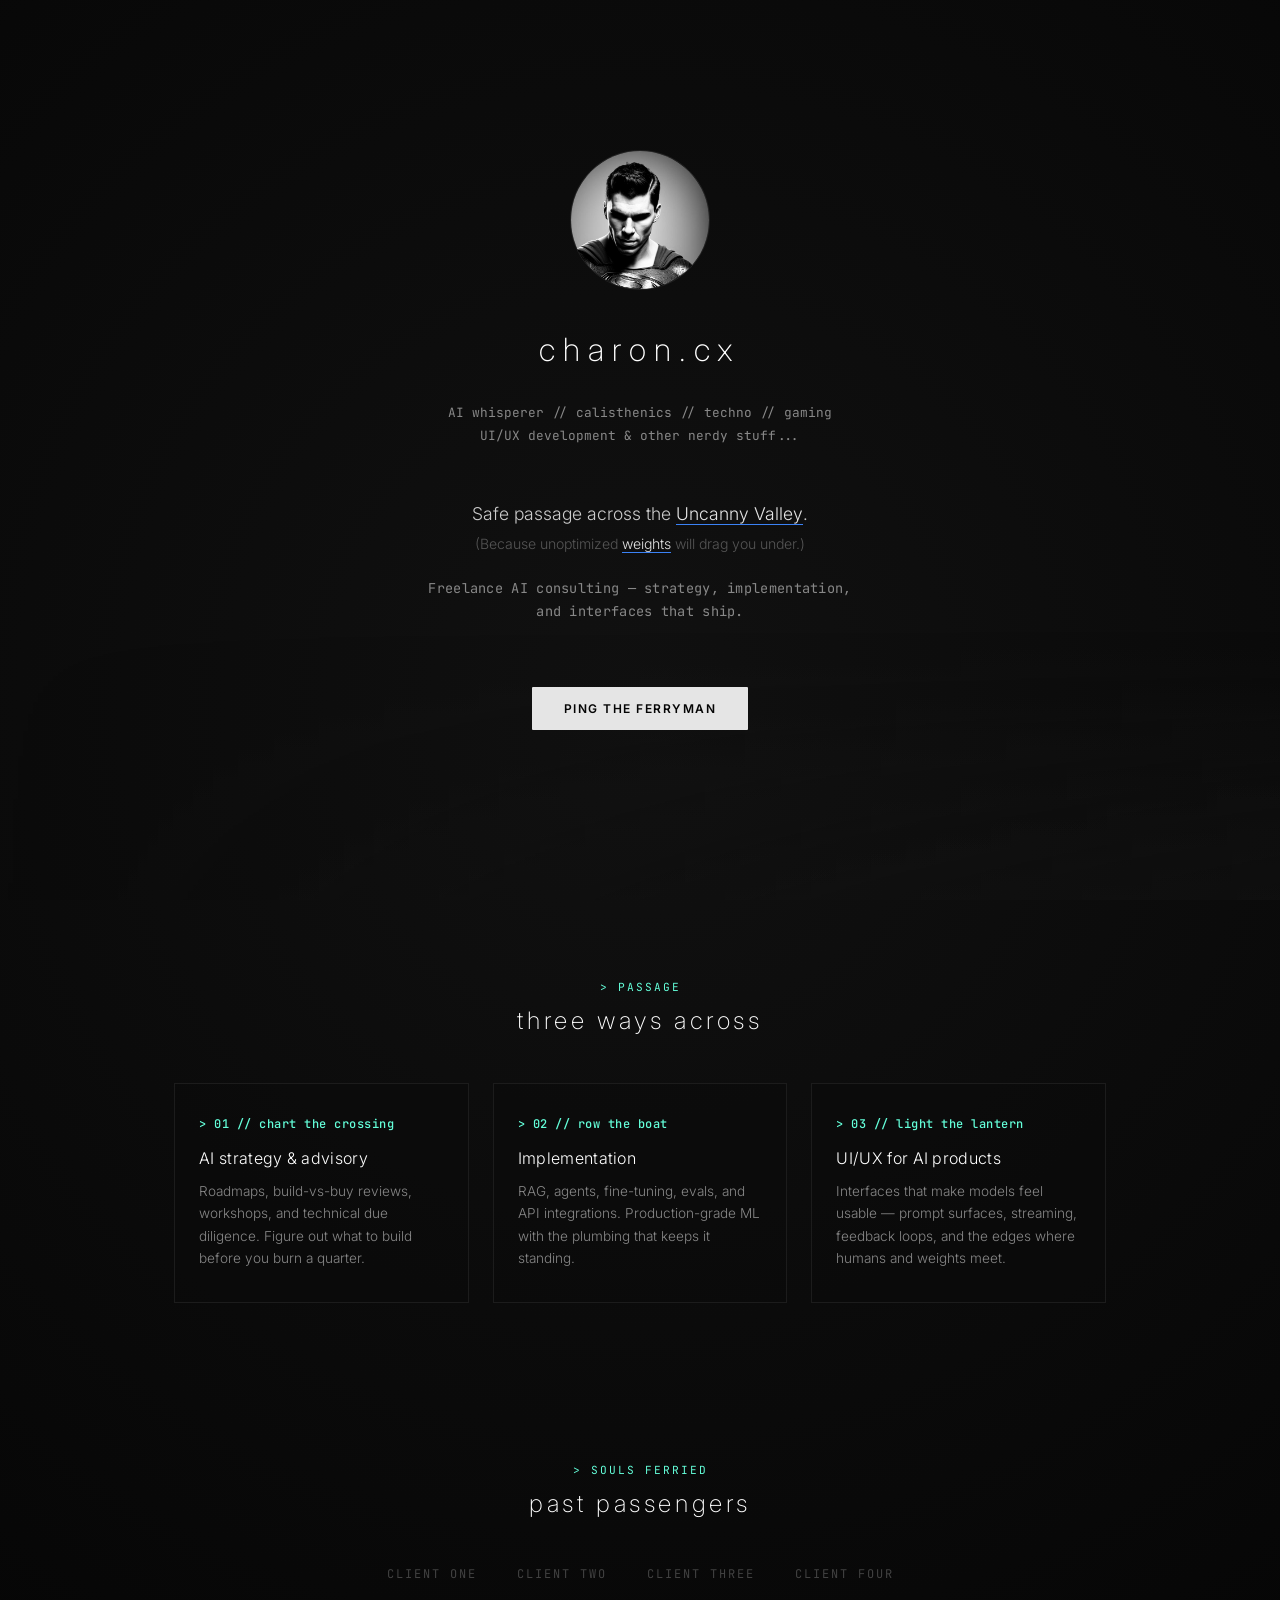
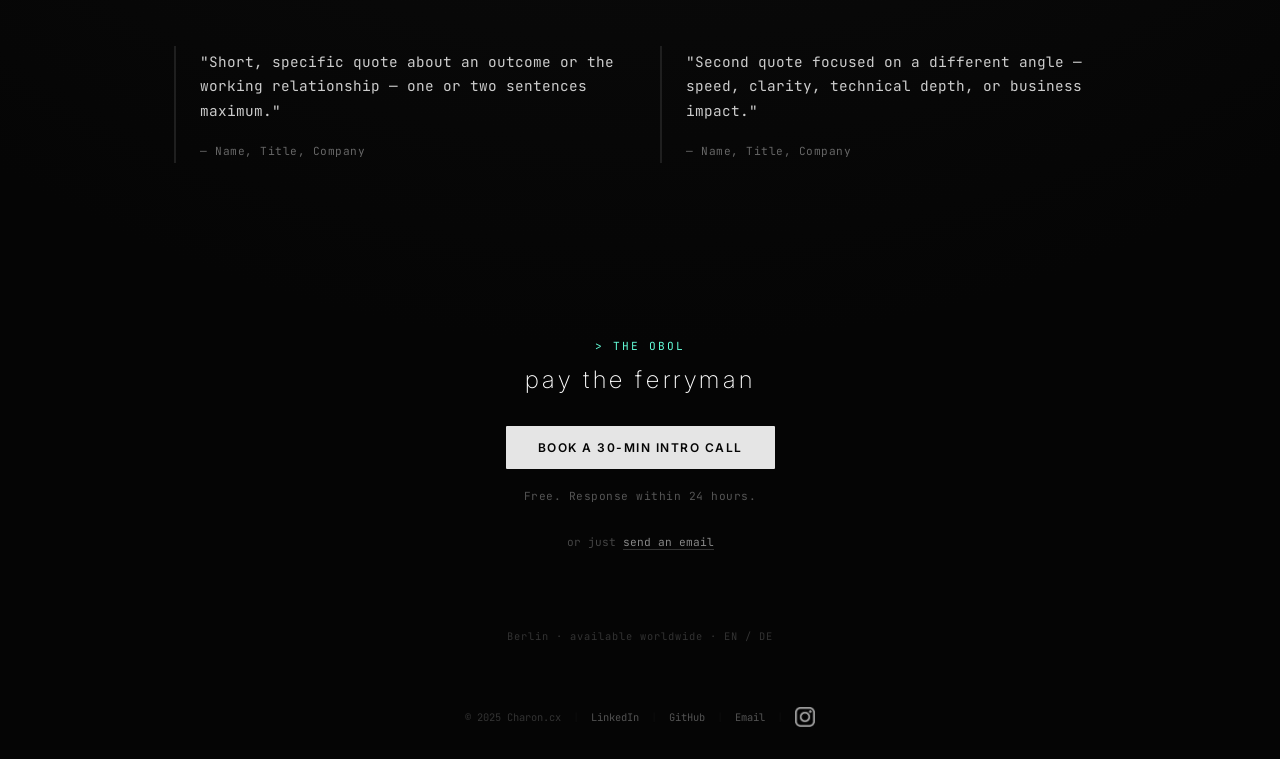
==== index.html @ 56ec86cc "Reframe landing page for AI consulting - Keep fog/HUD/Obol aesthetic; layer B2B substance on top. - " ====
<!DOCTYPE html>
<html lang="en">
<head>
    <meta charset="UTF-8">
    <meta name="viewport" content="width=device-width, initial-scale=1.0">
    <title>Charon.cx | Frederik — Freelance AI Consulting</title>
    <meta name="description" content="Freelance AI consulting — strategy, implementation, and interfaces that ship. Based in Berlin, working worldwide.">
    <meta name="author" content="Frederik">

    <meta property="og:type" content="website">
    <meta property="og:url" content="https://charon.cx/">
    <meta property="og:title" content="Charon.cx | Freelance AI Consulting">
    <meta property="og:description" content="Safe passage across the Uncanny Valley. Strategy, implementation, and interfaces that ship.">
    <meta property="og:image" content="https://charon.cx/result_146456.jpeg">

    <meta name="twitter:card" content="summary_large_image">
    <meta name="twitter:title" content="Charon.cx | Freelance AI Consulting">
    <meta name="twitter:description" content="Safe passage across the Uncanny Valley. Strategy, implementation, and interfaces that ship.">
    <meta name="twitter:image" content="https://charon.cx/result_146456.jpeg">

    <link rel="preconnect" href="https://fonts.googleapis.com">
    <link rel="preconnect" href="https://fonts.gstatic.com" crossorigin>
    <link href="https://fonts.googleapis.com/css2?family=Inter:wght@200;300;400&family=JetBrains+Mono:wght@400;500&display=swap" rel="stylesheet">

    <script type="application/ld+json">
    {
        "@context": "https://schema.org",
        "@type": "ProfessionalService",
        "name": "Charon.cx",
        "description": "Freelance AI consulting — strategy, implementation, and interfaces that ship.",
        "url": "https://charon.cx",
        "image": "https://charon.cx/result_146456.jpeg",
        "areaServed": "Worldwide",
        "address": {
            "@type": "PostalAddress",
            "addressLocality": "Berlin",
            "addressCountry": "DE"
        },
        "founder": {
            "@type": "Person",
            "name": "Frederik"
        }
    }
    </script>

    <style>
        :root {
            --bg-color: #050505;
            --text-color: #e5e5e5;
            --accent-color: #3b82f6;
            --gold-color: #ffd700;
            --code-color: #64ffda;
            --dim-color: #888;
        }

        * { box-sizing: border-box; }

        body {
            background-color: var(--bg-color);
            background-image: radial-gradient(circle at 50% 30%, #111 0%, #050505 70%);
            color: var(--text-color);
            font-family: 'Inter', -apple-system, sans-serif;
            margin: 0;
            padding: 0;
            text-align: center;
            -webkit-font-smoothing: antialiased;
            position: relative;
        }

        /* --- 1. The River Styx Fog Animation (fixed so it persists during scroll) --- */
        .fog-container {
            position: fixed;
            bottom: 0;
            left: 0;
            width: 100%;
            height: 30vh;
            z-index: 1;
            pointer-events: none;
            overflow: hidden;
        }

        .fog-layer {
            position: absolute;
            bottom: 0;
            left: 0;
            width: 200%;
            height: 100%;
            background: linear-gradient(to top, rgba(20,20,20,0.8) 0%, transparent 100%);
            opacity: 0.5;
            animation: drift 20s linear infinite;
            mask-image: linear-gradient(to right, transparent, black 50%, transparent);
        }

        .fog-layer:nth-child(2) {
            animation-duration: 35s;
            animation-direction: reverse;
            opacity: 0.3;
            bottom: -20px;
        }

        @keyframes drift {
            0% { transform: translateX(0); }
            100% { transform: translateX(-50%); }
        }

        /* --- 2. The HUD Profile --- */
        .profile-container {
            position: relative;
            width: 140px;
            height: 140px;
            margin: 0 auto 2.5rem auto;
            border-radius: 50%;
            overflow: hidden;
            border: 1px solid #222;
            transition: border-color 0.3s ease;
            transform: translateZ(0);
            background: #000;
        }

        .profile-pic {
            width: 100%;
            height: 100%;
            object-fit: cover;
            filter: grayscale(100%);
            transition: all 0.4s ease;
            transform: scale(1.05);
        }

        .hud-overlay {
            position: absolute;
            top: 0; left: 0; width: 100%; height: 100%;
            background: rgba(0, 0, 0, 0.8);
            display: flex;
            flex-direction: column;
            justify-content: center;
            align-items: center;
            opacity: 0;
            transition: opacity 0.3s ease;
            backdrop-filter: blur(2px);
        }

        .hud-text {
            font-family: 'JetBrains Mono', monospace;
            font-size: 0.65rem;
            color: var(--code-color);
            text-align: left;
            line-height: 1.8;
            letter-spacing: -0.5px;
        }

        .profile-container:hover {
            border-color: var(--code-color);
            box-shadow: 0 0 25px rgba(100, 255, 218, 0.1);
        }

        .profile-container:hover .profile-pic {
            transform: scale(1);
            filter: grayscale(100%) blur(3px);
        }

        .profile-container:hover .hud-overlay { opacity: 1; }

        /* --- 3. Typography --- */
        h1 {
            font-family: 'Inter', sans-serif;
            font-weight: 200;
            letter-spacing: 0.25em;
            text-transform: lowercase;
            margin-bottom: 2rem;
            font-size: 2rem;
            color: #fff;
            opacity: 0.85;
        }

        .tagline {
            font-family: 'JetBrains Mono', monospace;
            font-size: 0.8rem;
            color: var(--dim-color);
            margin-bottom: 3.5rem;
            line-height: 1.8;
        }

        /* --- 4. The Ferryman Hook --- */
        .hook {
            font-size: 1.1rem;
            margin-bottom: 1.5rem;
            font-weight: 300;
            color: #ccc;
        }

        .value-prop {
            font-family: 'JetBrains Mono', monospace;
            font-size: 0.85rem;
            color: var(--dim-color);
            margin-bottom: 4rem;
            line-height: 1.7;
            letter-spacing: 0.3px;
        }

        .smart-weight {
            display: inline-block;
            position: relative;
            cursor: help;
            color: var(--text-color);
            transition: all 0.3s ease;
            border-bottom: 1px solid var(--accent-color);
        }

        .smart-weight:hover {
            color: #fff;
            letter-spacing: 2px;
            border-bottom: 1px solid #fff;
        }

        /* --- 5. The Obol Button --- */
        .contact-btn {
            text-decoration: none;
            color: var(--bg-color);
            background-color: var(--text-color);
            padding: 14px 32px;
            border-radius: 1px;
            font-weight: 600;
            font-size: 0.75rem;
            text-transform: uppercase;
            letter-spacing: 1.5px;
            transition: all 0.4s ease;
            position: relative;
            z-index: 20;
            display: inline-block;
        }

        .contact-btn:hover {
            background-color: #fff;
            box-shadow: 0 0 25px rgba(255, 215, 0, 0.3);
            transform: translateY(-2px);
        }

        .contact-btn:focus-visible {
            outline: 2px solid var(--code-color);
            outline-offset: 4px;
        }

        .cta-micro {
            font-family: 'JetBrains Mono', monospace;
            font-size: 0.7rem;
            color: #555;
            margin-top: 1.25rem;
            letter-spacing: 0.5px;
        }

        .cta-secondary {
            font-family: 'JetBrains Mono', monospace;
            font-size: 0.7rem;
            color: var(--dim-color);
            text-decoration: none;
            border-bottom: 1px solid #333;
            transition: color 0.3s ease, border-color 0.3s ease;
        }

        .cta-secondary:hover {
            color: var(--code-color);
            border-bottom-color: var(--code-color);
        }

        /* --- 6. Sections --- */
        .hero {
            min-height: 100vh;
            display: flex;
            flex-direction: column;
            justify-content: center;
            align-items: center;
            padding: 40px 20px 60px;
            position: relative;
            z-index: 10;
        }

        .hero .container { max-width: 580px; }

        .section {
            max-width: 980px;
            margin: 0 auto;
            padding: 5rem 24px;
            position: relative;
            z-index: 10;
        }

        .section-label {
            font-family: 'JetBrains Mono', monospace;
            font-size: 0.7rem;
            color: var(--code-color);
            letter-spacing: 2px;
            text-transform: uppercase;
            margin-bottom: 0.75rem;
        }

        .section-title {
            font-family: 'Inter', sans-serif;
            font-weight: 200;
            font-size: 1.5rem;
            color: #fff;
            letter-spacing: 0.15em;
            margin: 0 0 3rem 0;
            text-transform: lowercase;
        }

        /* --- 7. Services --- */
        .services {
            display: grid;
            grid-template-columns: repeat(3, 1fr);
            gap: 1.5rem;
        }

        .service-card {
            border: 1px solid #1c1c1c;
            padding: 2rem 1.5rem;
            text-align: left;
            background: rgba(10, 10, 10, 0.4);
            transition: border-color 0.3s ease, box-shadow 0.3s ease, transform 0.3s ease;
        }

        .service-card:hover {
            border-color: var(--code-color);
            box-shadow: 0 0 25px rgba(100, 255, 218, 0.08);
            transform: translateY(-2px);
        }

        .service-card .service-label {
            font-family: 'JetBrains Mono', monospace;
            font-size: 0.75rem;
            color: var(--code-color);
            margin: 0 0 1rem 0;
            font-weight: 500;
            letter-spacing: 0.5px;
        }

        .service-card h3 {
            font-family: 'Inter', sans-serif;
            font-size: 1rem;
            color: #fff;
            font-weight: 300;
            margin: 0 0 0.75rem 0;
            letter-spacing: 0.02em;
        }

        .service-card p {
            font-family: 'Inter', sans-serif;
            font-size: 0.85rem;
            font-weight: 300;
            color: var(--dim-color);
            line-height: 1.65;
            margin: 0;
        }

        /* --- 8. Proof --- */
        .logo-row {
            display: flex;
            justify-content: center;
            align-items: center;
            gap: 2.5rem;
            flex-wrap: wrap;
            margin-bottom: 4rem;
            opacity: 0.75;
        }

        .client-logo {
            font-family: 'JetBrains Mono', monospace;
            font-size: 0.75rem;
            color: #555;
            letter-spacing: 2px;
            text-transform: uppercase;
            transition: color 0.3s ease;
        }

        .client-logo:hover { color: #bbb; }

        .testimonials {
            display: grid;
            grid-template-columns: repeat(2, 1fr);
            gap: 2.5rem;
            text-align: left;
        }

        .testimonial {
            border-left: 2px solid #1f1f1f;
            padding: 0.25rem 0 0.25rem 1.5rem;
        }

        .testimonial blockquote {
            font-family: 'JetBrains Mono', monospace;
            font-size: 0.9rem;
            color: #ccc;
            line-height: 1.7;
            font-weight: 400;
            margin: 0 0 1rem 0;
            font-style: normal;
        }

        .testimonial cite {
            font-family: 'JetBrains Mono', monospace;
            font-size: 0.7rem;
            color: #666;
            font-style: normal;
            letter-spacing: 0.5px;
        }

        /* --- 9. CTA Section --- */
        .cta-section {
            text-align: center;
            padding: 6rem 20px 5rem;
            position: relative;
            z-index: 10;
        }

        .cta-section .section-title {
            margin-bottom: 2rem;
        }

        .cta-section .cta-secondary-wrap {
            margin-top: 2rem;
            font-family: 'JetBrains Mono', monospace;
            font-size: 0.7rem;
            color: #444;
        }

        /* --- 10. Footer --- */
        .footer {
            margin: 4rem auto 2rem;
            font-size: 0.65rem;
            color: #333;
            font-family: 'JetBrains Mono', monospace;
            display: flex;
            flex-direction: row;
            justify-content: center;
            align-items: center;
            gap: 12px;
            flex-wrap: wrap;
            position: relative;
            z-index: 10;
        }

        .separator { opacity: 0.2; }

        .footer a {
            color: var(--dim-color);
            text-decoration: none;
            opacity: 0.6;
            transition: opacity 0.3s ease, color 0.3s ease;
        }

        .footer a:hover {
            opacity: 1;
            color: var(--code-color);
        }

        .social-link { display: flex; align-items: center; }
        .social-link:hover { transform: scale(1.1); }
        .social-icon { width: 20px; height: 20px; object-fit: contain; }

        .footer-loc {
            font-family: 'JetBrains Mono', monospace;
            font-size: 0.65rem;
            color: #333;
            text-align: center;
            margin: 0 auto 3rem;
            letter-spacing: 1px;
            position: relative;
            z-index: 10;
        }

        .anim { opacity: 0; transform: translateY(15px); animation: fadeUp 0.8s ease forwards; }
        .d-1 { animation-delay: 0.1s; }
        .d-2 { animation-delay: 0.2s; }
        .d-3 { animation-delay: 0.3s; }
        .d-4 { animation-delay: 0.4s; }

        @keyframes fadeUp { to { opacity: 1; transform: translateY(0); } }

        @media (prefers-reduced-motion: reduce) {
            .fog-layer { animation: none; }
            .anim { animation: none; opacity: 1; transform: none; }
            .contact-btn, .service-card, .smart-weight, .profile-pic { transition: none; }
        }

        @media (max-width: 720px) {
            .services { grid-template-columns: 1fr; }
            .testimonials { grid-template-columns: 1fr; gap: 1.75rem; }
            .section { padding: 3.5rem 20px; }
            .cta-section { padding: 4rem 20px 3rem; }
        }

        @media (max-width: 600px) {
            h1 { font-size: 1.5rem; letter-spacing: 0.15em; }
            .section-title { font-size: 1.25rem; }
            .hook { font-size: 1rem; }
            .logo-row { gap: 1.5rem; }
        }
    </style>
</head>
<body>

    <div class="fog-container" aria-hidden="true">
        <div class="fog-layer"></div>
        <div class="fog-layer"></div>
    </div>

    <!-- HERO -->
    <section class="hero">
        <div class="container">

            <div class="profile-container anim d-1">
                <img src="result_146456.jpeg" alt="Frederik" class="profile-pic">
                <div class="hud-overlay">
                    <div class="hud-text">
                        &gt; LOC: BERLIN<br>
                        &gt; BPM: 145<br>
                        &gt; STATUS: TAKING CLIENTS
                    </div>
                </div>
            </div>

            <h1 class="anim d-2">charon.cx</h1>

            <p class="tagline anim d-3">
                AI whisperer // calisthenics // techno // gaming <br>
                UI/UX development &amp; other nerdy stuff...
            </p>

            <p class="hook anim d-4">
                Safe passage across the <span class="smart-weight">Uncanny Valley</span>.
                <br>
                <span style="color: #555; font-size: 0.8em; display: block; margin-top: 10px; font-weight: 300;">
                    (Because unoptimized <span class="smart-weight">weights</span> will drag you under.)
                </span>
            </p>

            <p class="value-prop anim d-4">
                Freelance AI consulting — strategy, implementation,<br>
                and interfaces that ship.
            </p>

            <a href="mailto:frederik@charon.cx" class="contact-btn anim d-4">
                Ping the Ferryman
            </a>

        </div>
    </section>

    <!-- SERVICES -->
    <section class="section" id="passage">
        <div class="section-label">&gt; passage</div>
        <h2 class="section-title">three ways across</h2>

        <div class="services">
            <article class="service-card">
                <div class="service-label">&gt; 01 // chart the crossing</div>
                <h3>AI strategy &amp; advisory</h3>
                <p>Roadmaps, build-vs-buy reviews, workshops, and technical due diligence. Figure out what to build before you burn a quarter.</p>
            </article>

            <article class="service-card">
                <div class="service-label">&gt; 02 // row the boat</div>
                <h3>Implementation</h3>
                <p>RAG, agents, fine-tuning, evals, and API integrations. Production-grade ML with the plumbing that keeps it standing.</p>
            </article>

            <article class="service-card">
                <div class="service-label">&gt; 03 // light the lantern</div>
                <h3>UI/UX for AI products</h3>
                <p>Interfaces that make models feel usable — prompt surfaces, streaming, feedback loops, and the edges where humans and weights meet.</p>
            </article>
        </div>
    </section>

    <!-- PROOF -->
    <section class="section" id="souls">
        <div class="section-label">&gt; souls ferried</div>
        <h2 class="section-title">past passengers</h2>

        <!-- TODO: Replace with real client logos. Put SVG/PNG files in assets/logos/ and swap spans for <img class="client-logo">. -->
        <div class="logo-row">
            <span class="client-logo">Client One</span>
            <span class="client-logo">Client Two</span>
            <span class="client-logo">Client Three</span>
            <span class="client-logo">Client Four</span>
        </div>

        <!-- TODO: Replace with real testimonials once cleared with clients. -->
        <div class="testimonials">
            <div class="testimonial">
                <blockquote>"Short, specific quote about an outcome or the working relationship — one or two sentences maximum."</blockquote>
                <cite>— Name, Title, Company</cite>
            </div>
            <div class="testimonial">
                <blockquote>"Second quote focused on a different angle — speed, clarity, technical depth, or business impact."</blockquote>
                <cite>— Name, Title, Company</cite>
            </div>
        </div>
    </section>

    <!-- CTA -->
    <section class="cta-section" id="obol">
        <div class="section-label">&gt; the obol</div>
        <h2 class="section-title">pay the ferryman</h2>

        <!-- TODO: Replace href with your Cal.com or Calendly link, e.g. https://cal.com/frederik/intro -->
        <a href="mailto:frederik@charon.cx?subject=Intro%20call" class="contact-btn">
            Book a 30-min intro call
        </a>
        <div class="cta-micro">Free. Response within 24 hours.</div>

        <div class="cta-secondary-wrap">
            or just
            <a href="mailto:frederik@charon.cx" class="cta-secondary">send an email</a>
        </div>
    </section>

    <!-- FOOTER -->
    <div class="footer-loc">Berlin · available worldwide · EN / DE</div>

    <div class="footer">
        <span>&copy; 2025 Charon.cx</span>
        <span class="separator">|</span>
        <!-- TODO: Replace # with your LinkedIn URL -->
        <a href="#" target="_blank" rel="noopener">LinkedIn</a>
        <span class="separator">|</span>
        <!-- TODO: Replace # with your GitHub URL (e.g. https://github.com/variuse) -->
        <a href="#" target="_blank" rel="noopener">GitHub</a>
        <span class="separator">|</span>
        <a href="mailto:frederik@charon.cx">Email</a>
        <span class="separator">|</span>
        <a href="https://www.instagram.com/insta.linkin" target="_blank" rel="noopener" class="social-link" aria-label="Instagram">
            <img src="insta.png" alt="Instagram" class="social-icon">
        </a>
    </div>

</body>
</html>
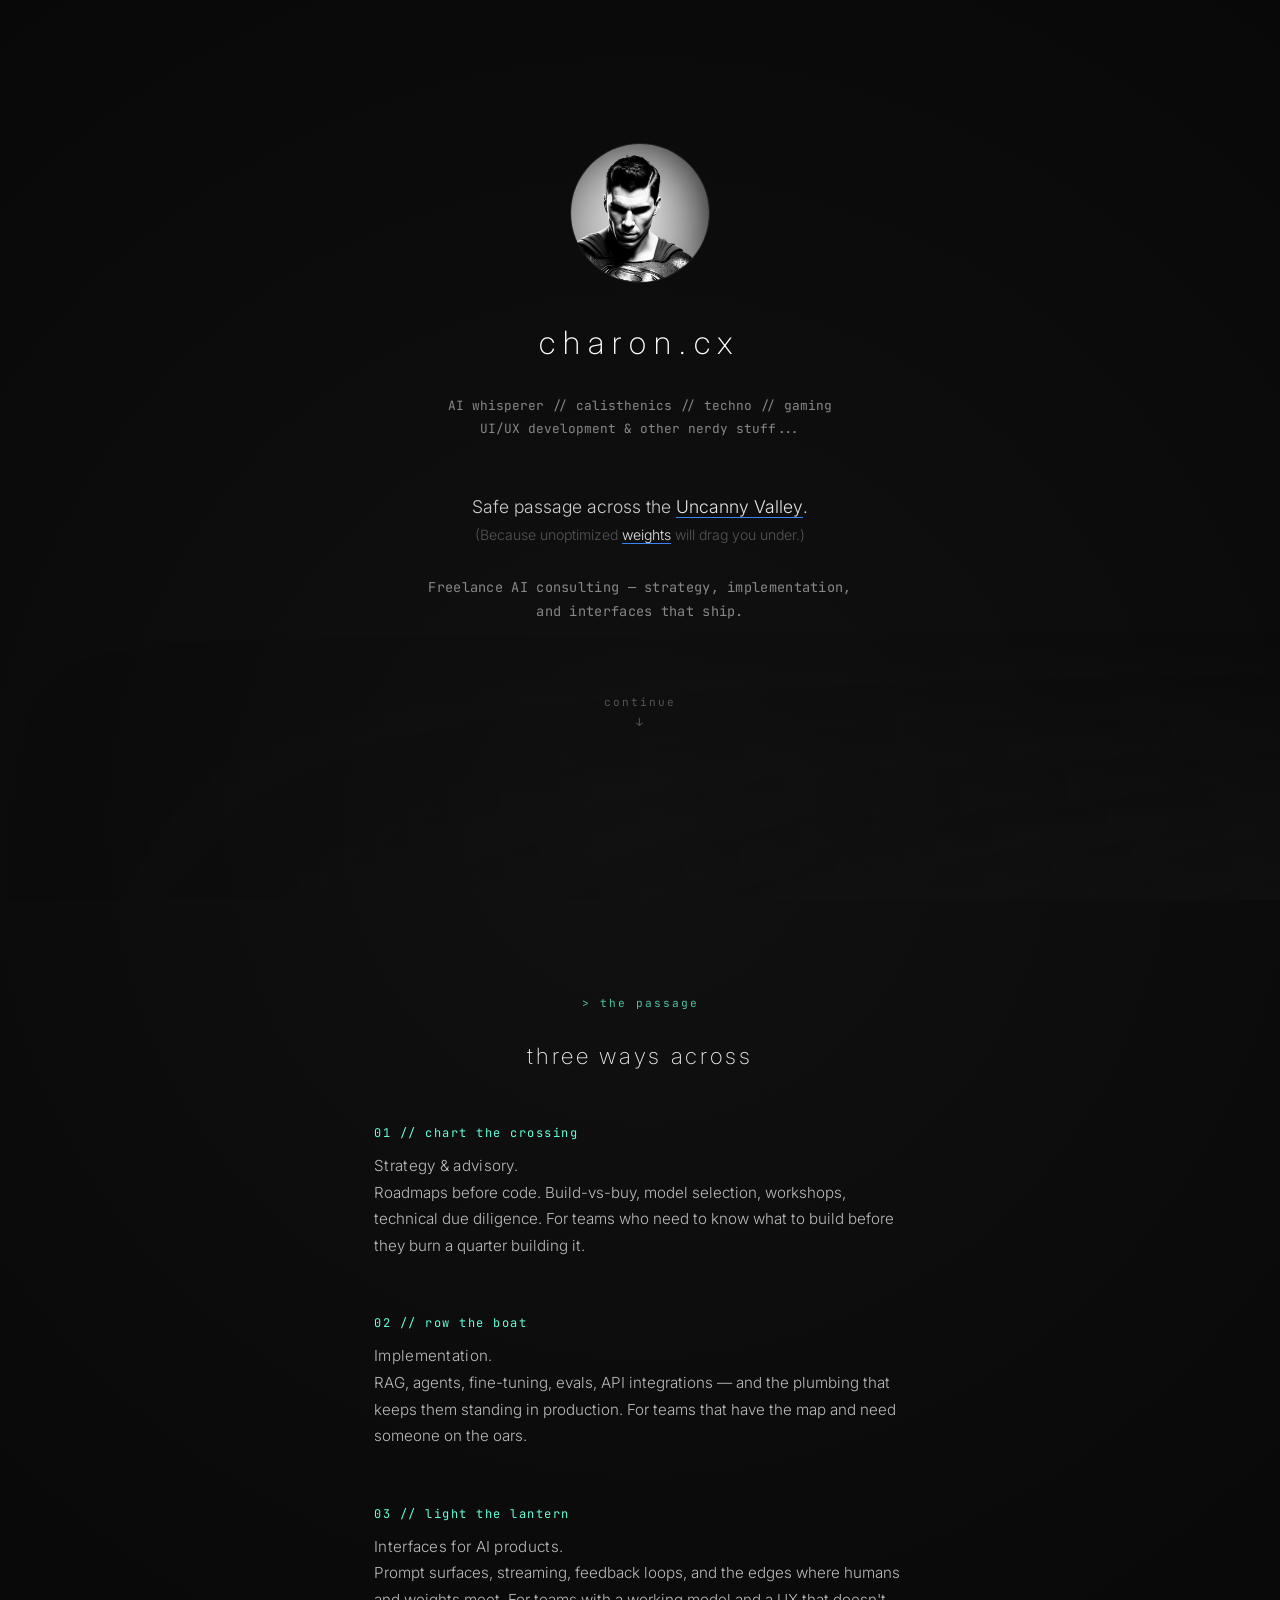
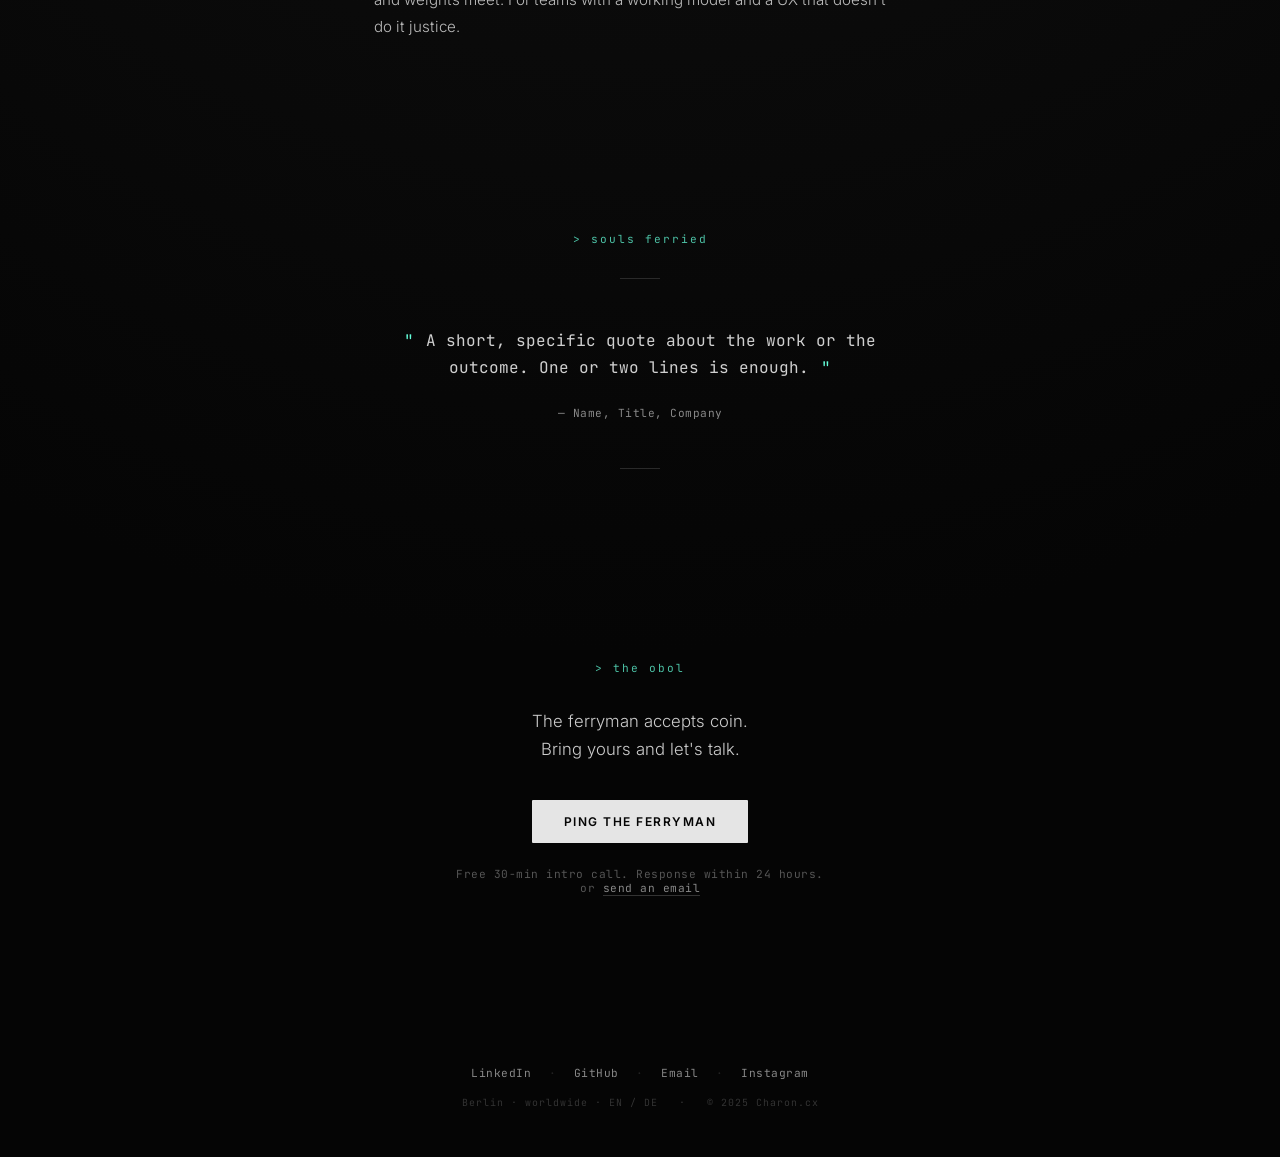
==== commit c836e000: "Rebuild landing as single cohesive column Replace bolted-on B2B sections with one continuous narrati" ====
--- a/index.html
+++ b/index.html
@@ -51,6 +51,8 @@
             --gold-color: #ffd700;
             --code-color: #64ffda;
             --dim-color: #888;
+            --deep-dim: #555;
+            --column: 580px;
         }
 
         * { box-sizing: border-box; }
@@ -67,7 +69,7 @@
             position: relative;
         }
 
-        /* --- 1. The River Styx Fog Animation (fixed so it persists during scroll) --- */
+        /* --- Fog (fixed so it persists across scroll) --- */
         .fog-container {
             position: fixed;
             bottom: 0;
@@ -103,7 +105,16 @@
             100% { transform: translateX(-50%); }
         }
 
-        /* --- 2. The HUD Profile --- */
+        /* --- Single column: everything flows at the same width --- */
+        .column {
+            max-width: var(--column);
+            margin: 0 auto;
+            padding: 0 24px;
+            position: relative;
+            z-index: 10;
+        }
+
+        /* --- HUD Profile --- */
         .profile-container {
             position: relative;
             width: 140px;
@@ -160,13 +171,13 @@
 
         .profile-container:hover .hud-overlay { opacity: 1; }
 
-        /* --- 3. Typography --- */
+        /* --- Typography --- */
         h1 {
             font-family: 'Inter', sans-serif;
             font-weight: 200;
             letter-spacing: 0.25em;
             text-transform: lowercase;
-            margin-bottom: 2rem;
+            margin: 0 0 2rem 0;
             font-size: 2rem;
             color: #fff;
             opacity: 0.85;
@@ -176,23 +187,30 @@
             font-family: 'JetBrains Mono', monospace;
             font-size: 0.8rem;
             color: var(--dim-color);
-            margin-bottom: 3.5rem;
+            margin: 0 0 3.5rem 0;
             line-height: 1.8;
         }
 
-        /* --- 4. The Ferryman Hook --- */
         .hook {
             font-size: 1.1rem;
-            margin-bottom: 1.5rem;
+            margin: 0 0 1.25rem 0;
             font-weight: 300;
             color: #ccc;
         }
 
+        .hook-sub {
+            color: var(--deep-dim);
+            font-size: 0.88rem;
+            display: block;
+            margin-top: 8px;
+            font-weight: 300;
+        }
+
         .value-prop {
             font-family: 'JetBrains Mono', monospace;
             font-size: 0.85rem;
             color: var(--dim-color);
-            margin-bottom: 4rem;
+            margin: 2rem 0 0 0;
             line-height: 1.7;
             letter-spacing: 0.3px;
         }
@@ -212,7 +230,146 @@
             border-bottom: 1px solid #fff;
         }
 
-        /* --- 5. The Obol Button --- */
+        /* --- Scroll hint (replaces the hero button) --- */
+        .scroll-hint {
+            font-family: 'JetBrains Mono', monospace;
+            font-size: 0.7rem;
+            color: var(--deep-dim);
+            letter-spacing: 2px;
+            text-decoration: none;
+            display: inline-block;
+            margin-top: 4rem;
+            padding: 0.5rem 1rem;
+            transition: color 0.3s ease, transform 0.3s ease;
+        }
+
+        .scroll-hint:hover {
+            color: var(--code-color);
+        }
+
+        .scroll-hint .chevron {
+            display: block;
+            margin-top: 6px;
+            animation: bob 2.4s ease-in-out infinite;
+        }
+
+        @keyframes bob {
+            0%, 100% { transform: translateY(0); }
+            50% { transform: translateY(4px); }
+        }
+
+        /* --- Section marker: mono prompt-style label --- */
+        .marker {
+            font-family: 'JetBrains Mono', monospace;
+            font-size: 0.7rem;
+            color: var(--code-color);
+            letter-spacing: 2px;
+            text-transform: lowercase;
+            margin: 0 0 2rem 0;
+            opacity: 0.75;
+        }
+
+        .section-title {
+            font-family: 'Inter', sans-serif;
+            font-weight: 200;
+            font-size: 1.4rem;
+            color: #fff;
+            letter-spacing: 0.12em;
+            text-transform: lowercase;
+            margin: 0 0 3.5rem 0;
+            opacity: 0.9;
+        }
+
+        /* --- Sections --- */
+        .hero {
+            min-height: 100vh;
+            display: flex;
+            align-items: center;
+            justify-content: center;
+            padding: 40px 0 60px;
+        }
+
+        section.beat {
+            padding: 6rem 0;
+        }
+
+        /* --- Services as prose beats --- */
+        .service {
+            margin: 0 0 3.5rem 0;
+            text-align: left;
+        }
+
+        .service:last-child { margin-bottom: 0; }
+
+        .service-index {
+            font-family: 'JetBrains Mono', monospace;
+            font-size: 0.75rem;
+            color: var(--code-color);
+            letter-spacing: 1.5px;
+            margin: 0 0 0.75rem 0;
+            display: block;
+        }
+
+        .service-name {
+            font-family: 'Inter', sans-serif;
+            font-weight: 300;
+            font-size: 1.1rem;
+            color: #fff;
+            margin: 0 0 1rem 0;
+            letter-spacing: 0.02em;
+        }
+
+        .service p {
+            font-family: 'Inter', sans-serif;
+            font-weight: 300;
+            font-size: 0.95rem;
+            color: #bbb;
+            line-height: 1.75;
+            margin: 0;
+        }
+
+        /* --- Proof: one pull-quote --- */
+        .rule {
+            width: 40px;
+            height: 1px;
+            background: #2a2a2a;
+            margin: 0 auto 3rem;
+            border: 0;
+        }
+
+        .rule.after { margin: 3rem auto 0; }
+
+        .pull-quote {
+            font-family: 'JetBrains Mono', monospace;
+            font-size: 1rem;
+            color: #d0d0d0;
+            line-height: 1.7;
+            font-weight: 400;
+            margin: 0 auto 1.5rem;
+            max-width: 480px;
+        }
+
+        .pull-quote::before { content: '"'; color: var(--code-color); margin-right: 2px; }
+        .pull-quote::after { content: '"'; color: var(--code-color); margin-left: 2px; }
+
+        .attribution {
+            font-family: 'JetBrains Mono', monospace;
+            font-size: 0.7rem;
+            color: var(--dim-color);
+            letter-spacing: 0.5px;
+            margin: 0;
+        }
+
+        /* --- CTA: dissolves back into the column --- */
+        .cta-line {
+            font-family: 'Inter', sans-serif;
+            font-weight: 300;
+            font-size: 1.05rem;
+            color: #ccc;
+            margin: 0 0 2.25rem 0;
+            line-height: 1.7;
+        }
+
         .contact-btn {
             text-decoration: none;
             color: var(--bg-color);
@@ -224,8 +381,6 @@
             text-transform: uppercase;
             letter-spacing: 1.5px;
             transition: all 0.4s ease;
-            position: relative;
-            z-index: 20;
             display: inline-block;
         }
 
@@ -243,14 +398,12 @@
         .cta-micro {
             font-family: 'JetBrains Mono', monospace;
             font-size: 0.7rem;
-            color: #555;
-            margin-top: 1.25rem;
+            color: var(--deep-dim);
+            margin-top: 1.5rem;
             letter-spacing: 0.5px;
         }
 
         .cta-secondary {
-            font-family: 'JetBrains Mono', monospace;
-            font-size: 0.7rem;
             color: var(--dim-color);
             text-decoration: none;
             border-bottom: 1px solid #333;
@@ -262,237 +415,56 @@
             border-bottom-color: var(--code-color);
         }
 
-        /* --- 6. Sections --- */
-        .hero {
-            min-height: 100vh;
-            display: flex;
-            flex-direction: column;
-            justify-content: center;
-            align-items: center;
-            padding: 40px 20px 60px;
+        /* --- Footer: one quiet line --- */
+        .footer {
+            font-family: 'JetBrains Mono', monospace;
+            font-size: 0.7rem;
+            color: var(--deep-dim);
+            padding: 4rem 0 3rem;
             position: relative;
             z-index: 10;
-        }
-
-        .hero .container { max-width: 580px; }
-
-        .section {
-            max-width: 980px;
-            margin: 0 auto;
-            padding: 5rem 24px;
-            position: relative;
-            z-index: 10;
-        }
-
-        .section-label {
-            font-family: 'JetBrains Mono', monospace;
-            font-size: 0.7rem;
-            color: var(--code-color);
-            letter-spacing: 2px;
-            text-transform: uppercase;
-            margin-bottom: 0.75rem;
-        }
-
-        .section-title {
-            font-family: 'Inter', sans-serif;
-            font-weight: 200;
-            font-size: 1.5rem;
-            color: #fff;
-            letter-spacing: 0.15em;
-            margin: 0 0 3rem 0;
-            text-transform: lowercase;
-        }
-
-        /* --- 7. Services --- */
-        .services {
-            display: grid;
-            grid-template-columns: repeat(3, 1fr);
-            gap: 1.5rem;
-        }
-
-        .service-card {
-            border: 1px solid #1c1c1c;
-            padding: 2rem 1.5rem;
-            text-align: left;
-            background: rgba(10, 10, 10, 0.4);
-            transition: border-color 0.3s ease, box-shadow 0.3s ease, transform 0.3s ease;
-        }
-
-        .service-card:hover {
-            border-color: var(--code-color);
-            box-shadow: 0 0 25px rgba(100, 255, 218, 0.08);
-            transform: translateY(-2px);
-        }
-
-        .service-card .service-label {
-            font-family: 'JetBrains Mono', monospace;
-            font-size: 0.75rem;
-            color: var(--code-color);
-            margin: 0 0 1rem 0;
-            font-weight: 500;
             letter-spacing: 0.5px;
         }
-
-        .service-card h3 {
-            font-family: 'Inter', sans-serif;
-            font-size: 1rem;
-            color: #fff;
-            font-weight: 300;
-            margin: 0 0 0.75rem 0;
-            letter-spacing: 0.02em;
-        }
-
-        .service-card p {
-            font-family: 'Inter', sans-serif;
-            font-size: 0.85rem;
-            font-weight: 300;
-            color: var(--dim-color);
-            line-height: 1.65;
-            margin: 0;
-        }
-
-        /* --- 8. Proof --- */
-        .logo-row {
-            display: flex;
-            justify-content: center;
-            align-items: center;
-            gap: 2.5rem;
-            flex-wrap: wrap;
-            margin-bottom: 4rem;
-            opacity: 0.75;
-        }
-
-        .client-logo {
-            font-family: 'JetBrains Mono', monospace;
-            font-size: 0.75rem;
-            color: #555;
-            letter-spacing: 2px;
-            text-transform: uppercase;
-            transition: color 0.3s ease;
-        }
-
-        .client-logo:hover { color: #bbb; }
-
-        .testimonials {
-            display: grid;
-            grid-template-columns: repeat(2, 1fr);
-            gap: 2.5rem;
-            text-align: left;
-        }
-
-        .testimonial {
-            border-left: 2px solid #1f1f1f;
-            padding: 0.25rem 0 0.25rem 1.5rem;
-        }
-
-        .testimonial blockquote {
-            font-family: 'JetBrains Mono', monospace;
-            font-size: 0.9rem;
-            color: #ccc;
-            line-height: 1.7;
-            font-weight: 400;
-            margin: 0 0 1rem 0;
-            font-style: normal;
-        }
-
-        .testimonial cite {
-            font-family: 'JetBrains Mono', monospace;
-            font-size: 0.7rem;
-            color: #666;
-            font-style: normal;
-            letter-spacing: 0.5px;
-        }
-
-        /* --- 9. CTA Section --- */
-        .cta-section {
-            text-align: center;
-            padding: 6rem 20px 5rem;
-            position: relative;
-            z-index: 10;
-        }
-
-        .cta-section .section-title {
-            margin-bottom: 2rem;
-        }
-
-        .cta-section .cta-secondary-wrap {
-            margin-top: 2rem;
-            font-family: 'JetBrains Mono', monospace;
-            font-size: 0.7rem;
-            color: #444;
-        }
-
-        /* --- 10. Footer --- */
-        .footer {
-            margin: 4rem auto 2rem;
-            font-size: 0.65rem;
-            color: #333;
-            font-family: 'JetBrains Mono', monospace;
-            display: flex;
-            flex-direction: row;
-            justify-content: center;
-            align-items: center;
-            gap: 12px;
-            flex-wrap: wrap;
-            position: relative;
-            z-index: 10;
-        }
-
-        .separator { opacity: 0.2; }
 
         .footer a {
             color: var(--dim-color);
             text-decoration: none;
-            opacity: 0.6;
-            transition: opacity 0.3s ease, color 0.3s ease;
-        }
-
-        .footer a:hover {
-            opacity: 1;
-            color: var(--code-color);
-        }
-
-        .social-link { display: flex; align-items: center; }
-        .social-link:hover { transform: scale(1.1); }
-        .social-icon { width: 20px; height: 20px; object-fit: contain; }
-
-        .footer-loc {
-            font-family: 'JetBrains Mono', monospace;
-            font-size: 0.65rem;
+            transition: color 0.3s ease;
+        }
+
+        .footer a:hover { color: var(--code-color); }
+
+        .footer .separator { color: #222; margin: 0 10px; }
+
+        .footer .meta {
             color: #333;
-            text-align: center;
-            margin: 0 auto 3rem;
+            font-size: 0.62rem;
+            margin-top: 1rem;
             letter-spacing: 1px;
-            position: relative;
-            z-index: 10;
-        }
-
+        }
+
+        /* --- Animations --- */
         .anim { opacity: 0; transform: translateY(15px); animation: fadeUp 0.8s ease forwards; }
         .d-1 { animation-delay: 0.1s; }
         .d-2 { animation-delay: 0.2s; }
         .d-3 { animation-delay: 0.3s; }
         .d-4 { animation-delay: 0.4s; }
+        .d-5 { animation-delay: 0.55s; }
 
         @keyframes fadeUp { to { opacity: 1; transform: translateY(0); } }
 
         @media (prefers-reduced-motion: reduce) {
-            .fog-layer { animation: none; }
+            .fog-layer, .scroll-hint .chevron { animation: none; }
             .anim { animation: none; opacity: 1; transform: none; }
-            .contact-btn, .service-card, .smart-weight, .profile-pic { transition: none; }
-        }
-
-        @media (max-width: 720px) {
-            .services { grid-template-columns: 1fr; }
-            .testimonials { grid-template-columns: 1fr; gap: 1.75rem; }
-            .section { padding: 3.5rem 20px; }
-            .cta-section { padding: 4rem 20px 3rem; }
+            .contact-btn, .smart-weight, .profile-pic { transition: none; }
         }
 
         @media (max-width: 600px) {
             h1 { font-size: 1.5rem; letter-spacing: 0.15em; }
-            .section-title { font-size: 1.25rem; }
             .hook { font-size: 1rem; }
-            .logo-row { gap: 1.5rem; }
+            .section-title { font-size: 1.2rem; }
+            section.beat { padding: 4.5rem 0; }
+            .service { margin-bottom: 3rem; }
         }
     </style>
 </head>
@@ -505,8 +477,7 @@
 
     <!-- HERO -->
     <section class="hero">
-        <div class="container">
-
+        <div class="column">
             <div class="profile-container anim d-1">
                 <img src="result_146456.jpeg" alt="Frederik" class="profile-pic">
                 <div class="hud-overlay">
@@ -521,117 +492,106 @@
             <h1 class="anim d-2">charon.cx</h1>
 
             <p class="tagline anim d-3">
-                AI whisperer // calisthenics // techno // gaming <br>
+                AI whisperer // calisthenics // techno // gaming<br>
                 UI/UX development &amp; other nerdy stuff...
             </p>
 
             <p class="hook anim d-4">
                 Safe passage across the <span class="smart-weight">Uncanny Valley</span>.
-                <br>
-                <span style="color: #555; font-size: 0.8em; display: block; margin-top: 10px; font-weight: 300;">
+                <span class="hook-sub">
                     (Because unoptimized <span class="smart-weight">weights</span> will drag you under.)
                 </span>
             </p>
 
-            <p class="value-prop anim d-4">
+            <p class="value-prop anim d-5">
                 Freelance AI consulting — strategy, implementation,<br>
                 and interfaces that ship.
             </p>
 
-            <a href="mailto:frederik@charon.cx" class="contact-btn anim d-4">
-                Ping the Ferryman
+            <a href="#passage" class="scroll-hint anim d-5" aria-label="Scroll to services">
+                continue
+                <span class="chevron" aria-hidden="true">↓</span>
             </a>
-
         </div>
     </section>
 
     <!-- SERVICES -->
-    <section class="section" id="passage">
-        <div class="section-label">&gt; passage</div>
-        <h2 class="section-title">three ways across</h2>
-
-        <div class="services">
-            <article class="service-card">
-                <div class="service-label">&gt; 01 // chart the crossing</div>
-                <h3>AI strategy &amp; advisory</h3>
-                <p>Roadmaps, build-vs-buy reviews, workshops, and technical due diligence. Figure out what to build before you burn a quarter.</p>
-            </article>
-
-            <article class="service-card">
-                <div class="service-label">&gt; 02 // row the boat</div>
-                <h3>Implementation</h3>
-                <p>RAG, agents, fine-tuning, evals, and API integrations. Production-grade ML with the plumbing that keeps it standing.</p>
-            </article>
-
-            <article class="service-card">
-                <div class="service-label">&gt; 03 // light the lantern</div>
-                <h3>UI/UX for AI products</h3>
-                <p>Interfaces that make models feel usable — prompt surfaces, streaming, feedback loops, and the edges where humans and weights meet.</p>
-            </article>
-        </div>
-    </section>
-
-    <!-- PROOF -->
-    <section class="section" id="souls">
-        <div class="section-label">&gt; souls ferried</div>
-        <h2 class="section-title">past passengers</h2>
-
-        <!-- TODO: Replace with real client logos. Put SVG/PNG files in assets/logos/ and swap spans for <img class="client-logo">. -->
-        <div class="logo-row">
-            <span class="client-logo">Client One</span>
-            <span class="client-logo">Client Two</span>
-            <span class="client-logo">Client Three</span>
-            <span class="client-logo">Client Four</span>
-        </div>
-
-        <!-- TODO: Replace with real testimonials once cleared with clients. -->
-        <div class="testimonials">
-            <div class="testimonial">
-                <blockquote>"Short, specific quote about an outcome or the working relationship — one or two sentences maximum."</blockquote>
-                <cite>— Name, Title, Company</cite>
+    <section class="beat" id="passage">
+        <div class="column">
+            <p class="marker">&gt; the passage</p>
+            <h2 class="section-title">three ways across</h2>
+
+            <div class="service">
+                <span class="service-index">01 // chart the crossing</span>
+                <p class="service-name">Strategy &amp; advisory.</p>
+                <p>Roadmaps before code. Build-vs-buy, model selection, workshops, technical due diligence. For teams who need to know what to build before they burn a quarter building it.</p>
             </div>
-            <div class="testimonial">
-                <blockquote>"Second quote focused on a different angle — speed, clarity, technical depth, or business impact."</blockquote>
-                <cite>— Name, Title, Company</cite>
+
+            <div class="service">
+                <span class="service-index">02 // row the boat</span>
+                <p class="service-name">Implementation.</p>
+                <p>RAG, agents, fine-tuning, evals, API integrations — and the plumbing that keeps them standing in production. For teams that have the map and need someone on the oars.</p>
+            </div>
+
+            <div class="service">
+                <span class="service-index">03 // light the lantern</span>
+                <p class="service-name">Interfaces for AI products.</p>
+                <p>Prompt surfaces, streaming, feedback loops, and the edges where humans and weights meet. For teams with a working model and a UX that doesn't do it justice.</p>
             </div>
         </div>
     </section>
 
-    <!-- CTA -->
-    <section class="cta-section" id="obol">
-        <div class="section-label">&gt; the obol</div>
-        <h2 class="section-title">pay the ferryman</h2>
-
-        <!-- TODO: Replace href with your Cal.com or Calendly link, e.g. https://cal.com/frederik/intro -->
-        <a href="mailto:frederik@charon.cx?subject=Intro%20call" class="contact-btn">
-            Book a 30-min intro call
-        </a>
-        <div class="cta-micro">Free. Response within 24 hours.</div>
-
-        <div class="cta-secondary-wrap">
-            or just
-            <a href="mailto:frederik@charon.cx" class="cta-secondary">send an email</a>
+    <!-- PROOF -->
+    <section class="beat" id="souls">
+        <div class="column">
+            <p class="marker">&gt; souls ferried</p>
+
+            <hr class="rule">
+
+            <!-- TODO: Replace with a real testimonial, cleared with the client. -->
+            <p class="pull-quote">
+                A short, specific quote about the work or the outcome. One or two lines is enough.
+            </p>
+            <p class="attribution">— Name, Title, Company</p>
+
+            <hr class="rule after">
         </div>
     </section>
 
+    <!-- CTA -->
+    <section class="beat" id="obol">
+        <div class="column">
+            <p class="marker">&gt; the obol</p>
+            <p class="cta-line">The ferryman accepts coin.<br>Bring yours and let's talk.</p>
+
+            <!-- TODO: Replace href with a Cal.com or Calendly link when ready. -->
+            <a href="mailto:frederik@charon.cx?subject=Intro%20call" class="contact-btn">
+                Ping the Ferryman
+            </a>
+
+            <p class="cta-micro">
+                Free 30-min intro call. Response within 24 hours.<br>
+                or <a href="mailto:frederik@charon.cx" class="cta-secondary">send an email</a>
+            </p>
+        </div>
+    </section>
+
     <!-- FOOTER -->
-    <div class="footer-loc">Berlin · available worldwide · EN / DE</div>
-
-    <div class="footer">
-        <span>&copy; 2025 Charon.cx</span>
-        <span class="separator">|</span>
-        <!-- TODO: Replace # with your LinkedIn URL -->
-        <a href="#" target="_blank" rel="noopener">LinkedIn</a>
-        <span class="separator">|</span>
-        <!-- TODO: Replace # with your GitHub URL (e.g. https://github.com/variuse) -->
-        <a href="#" target="_blank" rel="noopener">GitHub</a>
-        <span class="separator">|</span>
-        <a href="mailto:frederik@charon.cx">Email</a>
-        <span class="separator">|</span>
-        <a href="https://www.instagram.com/insta.linkin" target="_blank" rel="noopener" class="social-link" aria-label="Instagram">
-            <img src="insta.png" alt="Instagram" class="social-icon">
-        </a>
-    </div>
+    <footer class="footer">
+        <div class="column">
+            <!-- TODO: Replace # with your LinkedIn and GitHub URLs -->
+            <a href="#" target="_blank" rel="noopener">LinkedIn</a>
+            <span class="separator">·</span>
+            <a href="#" target="_blank" rel="noopener">GitHub</a>
+            <span class="separator">·</span>
+            <a href="mailto:frederik@charon.cx">Email</a>
+            <span class="separator">·</span>
+            <a href="https://www.instagram.com/insta.linkin" target="_blank" rel="noopener">Instagram</a>
+            <div class="meta">
+                Berlin · worldwide · EN / DE &nbsp;&nbsp;·&nbsp;&nbsp; © 2025 Charon.cx
+            </div>
+        </div>
+    </footer>
 
 </body>
 </html>
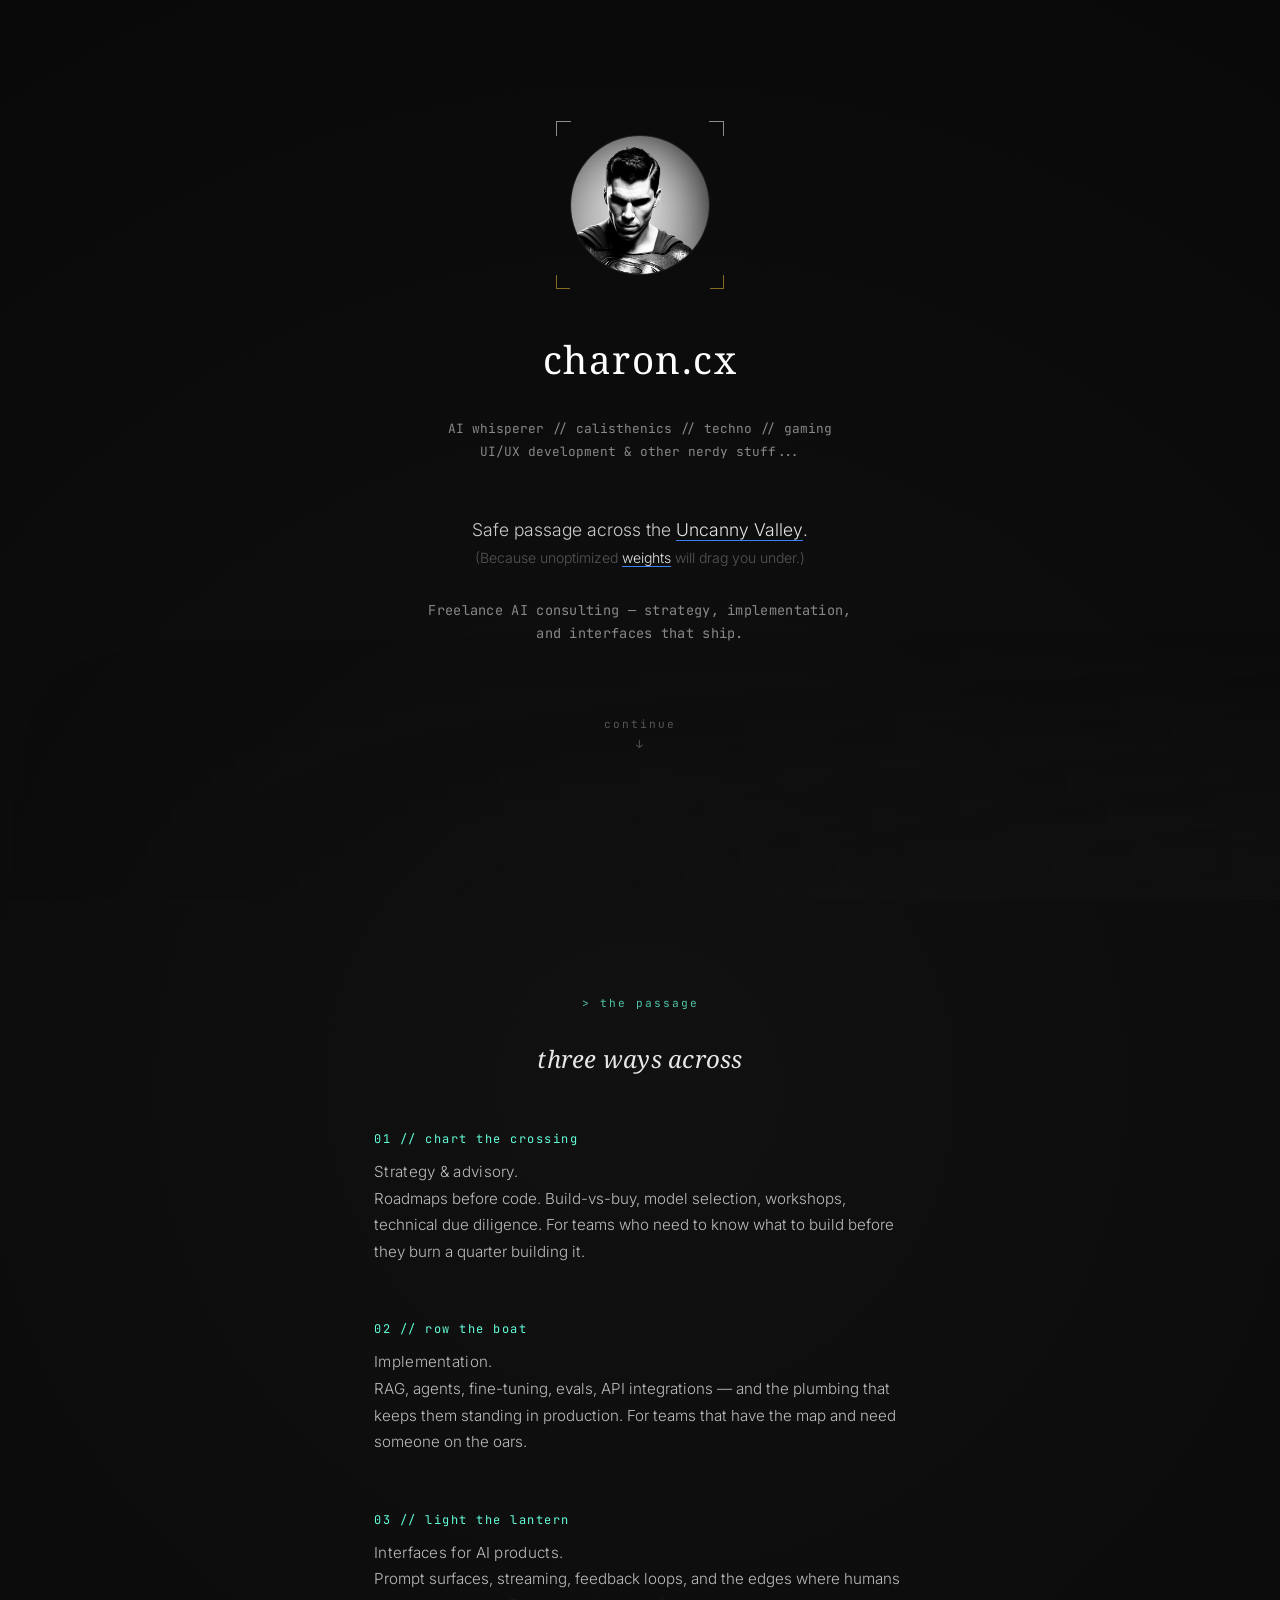
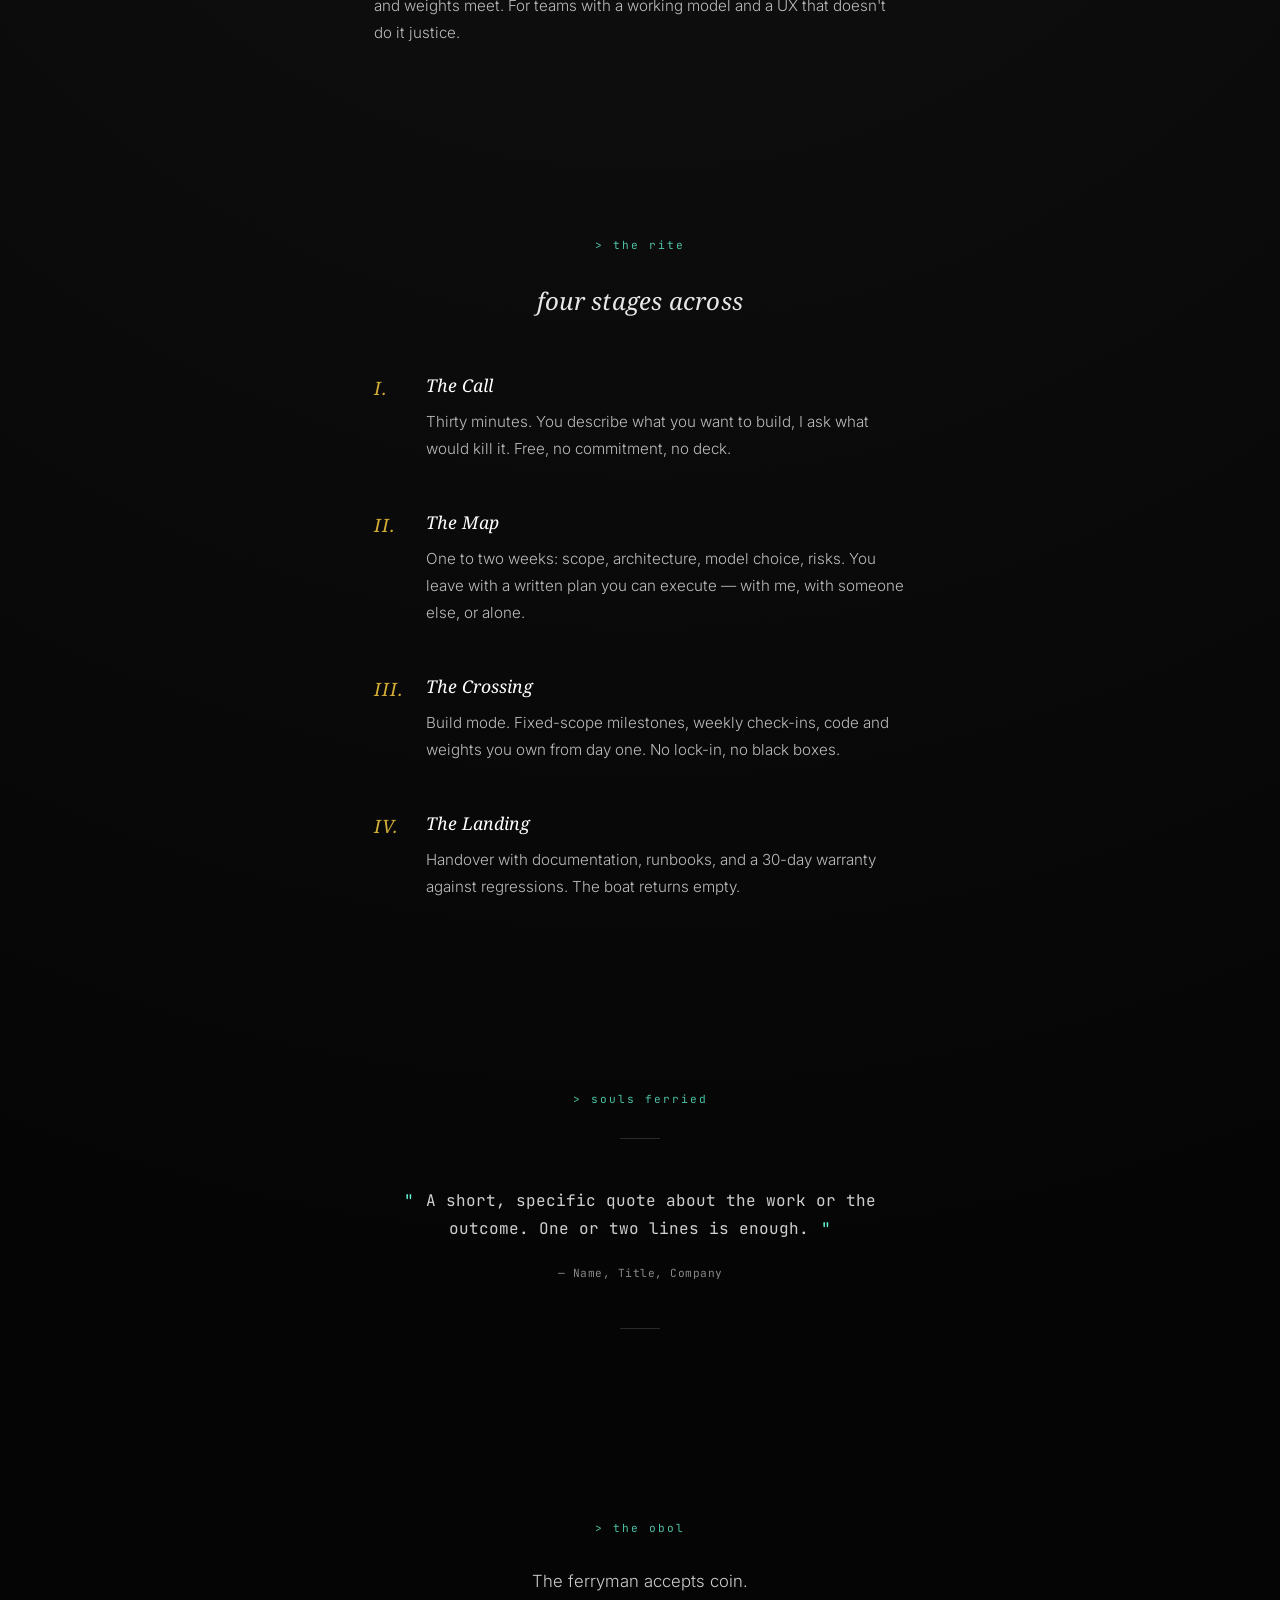
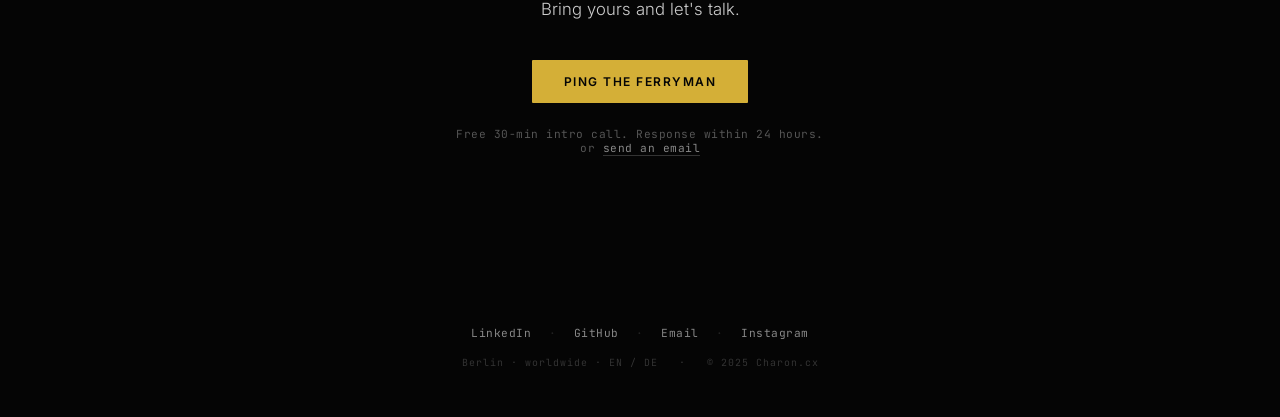
==== commit b7570ea1: "v3: serif headlines, gold CTA, the rite section - Swap h1 and section titles to Noto Serif (serif gi" ====
--- a/index.html
+++ b/index.html
@@ -20,7 +20,7 @@
 
     <link rel="preconnect" href="https://fonts.googleapis.com">
     <link rel="preconnect" href="https://fonts.gstatic.com" crossorigin>
-    <link href="https://fonts.googleapis.com/css2?family=Inter:wght@200;300;400&family=JetBrains+Mono:wght@400;500&display=swap" rel="stylesheet">
+    <link href="https://fonts.googleapis.com/css2?family=Inter:wght@200;300;400&family=JetBrains+Mono:wght@400;500&family=Noto+Serif:ital,wght@0,400;0,500;1,400&display=swap" rel="stylesheet">
 
     <script type="application/ld+json">
     {
@@ -48,7 +48,8 @@
             --bg-color: #050505;
             --text-color: #e5e5e5;
             --accent-color: #3b82f6;
-            --gold-color: #ffd700;
+            --gold-color: #d4af37;
+            --gold-bright: #e9c349;
             --code-color: #64ffda;
             --dim-color: #888;
             --deep-dim: #555;
@@ -114,17 +115,70 @@
             z-index: 10;
         }
 
-        /* --- HUD Profile --- */
+        /* --- HUD Profile with corner-bracket frame --- */
+        .profile-frame {
+            position: relative;
+            width: 168px;
+            height: 168px;
+            margin: 0 auto 2.75rem auto;
+        }
+
+        .profile-frame::before,
+        .profile-frame::after,
+        .profile-frame > .bracket-bl,
+        .profile-frame > .bracket-br {
+            content: '';
+            position: absolute;
+            width: 14px;
+            height: 14px;
+            border-color: var(--gold-color);
+            opacity: 0.6;
+            transition: opacity 0.3s ease, border-color 0.3s ease;
+        }
+
+        .profile-frame::before {
+            top: 0; left: 0;
+            border-top: 1px solid;
+            border-left: 1px solid;
+        }
+
+        .profile-frame::after {
+            top: 0; right: 0;
+            border-top: 1px solid;
+            border-right: 1px solid;
+        }
+
+        .profile-frame .bracket-bl {
+            bottom: 0; left: 0;
+            border-bottom: 1px solid var(--gold-color);
+            border-left: 1px solid var(--gold-color);
+        }
+
+        .profile-frame .bracket-br {
+            bottom: 0; right: 0;
+            border-bottom: 1px solid var(--gold-color);
+            border-right: 1px solid var(--gold-color);
+        }
+
+        .profile-frame:hover::before,
+        .profile-frame:hover::after,
+        .profile-frame:hover .bracket-bl,
+        .profile-frame:hover .bracket-br {
+            opacity: 1;
+            border-color: var(--gold-bright);
+        }
+
         .profile-container {
-            position: relative;
+            position: absolute;
+            top: 50%;
+            left: 50%;
+            transform: translate(-50%, -50%);
             width: 140px;
             height: 140px;
-            margin: 0 auto 2.5rem auto;
             border-radius: 50%;
             overflow: hidden;
             border: 1px solid #222;
             transition: border-color 0.3s ease;
-            transform: translateZ(0);
             background: #000;
         }
 
@@ -173,14 +227,14 @@
 
         /* --- Typography --- */
         h1 {
-            font-family: 'Inter', sans-serif;
-            font-weight: 200;
-            letter-spacing: 0.25em;
+            font-family: 'Noto Serif', Georgia, serif;
+            font-weight: 400;
+            letter-spacing: 0.04em;
             text-transform: lowercase;
             margin: 0 0 2rem 0;
-            font-size: 2rem;
+            font-size: 2.4rem;
             color: #fff;
-            opacity: 0.85;
+            opacity: 0.9;
         }
 
         .tagline {
@@ -270,11 +324,12 @@
         }
 
         .section-title {
-            font-family: 'Inter', sans-serif;
-            font-weight: 200;
-            font-size: 1.4rem;
+            font-family: 'Noto Serif', Georgia, serif;
+            font-weight: 400;
+            font-style: italic;
+            font-size: 1.5rem;
             color: #fff;
-            letter-spacing: 0.12em;
+            letter-spacing: 0.01em;
             text-transform: lowercase;
             margin: 0 0 3.5rem 0;
             opacity: 0.9;
@@ -320,6 +375,45 @@
         }
 
         .service p {
+            font-family: 'Inter', sans-serif;
+            font-weight: 300;
+            font-size: 0.95rem;
+            color: #bbb;
+            line-height: 1.75;
+            margin: 0;
+        }
+
+        /* --- The Rite: vertical stages --- */
+        .stage {
+            position: relative;
+            padding: 0 0 0 3.25rem;
+            margin: 0 0 3rem 0;
+            text-align: left;
+        }
+
+        .stage:last-child { margin-bottom: 0; }
+
+        .stage .numeral {
+            position: absolute;
+            top: 0.1rem;
+            left: 0;
+            font-family: 'Noto Serif', Georgia, serif;
+            font-style: italic;
+            font-size: 1.15rem;
+            color: var(--gold-color);
+            letter-spacing: 0.05em;
+        }
+
+        .stage h3 {
+            font-family: 'Noto Serif', Georgia, serif;
+            font-weight: 400;
+            font-style: italic;
+            font-size: 1.1rem;
+            color: #fff;
+            margin: 0 0 0.75rem 0;
+        }
+
+        .stage p {
             font-family: 'Inter', sans-serif;
             font-weight: 300;
             font-size: 0.95rem;
@@ -373,7 +467,7 @@
         .contact-btn {
             text-decoration: none;
             color: var(--bg-color);
-            background-color: var(--text-color);
+            background-color: var(--gold-color);
             padding: 14px 32px;
             border-radius: 1px;
             font-weight: 600;
@@ -385,8 +479,8 @@
         }
 
         .contact-btn:hover {
-            background-color: #fff;
-            box-shadow: 0 0 25px rgba(255, 215, 0, 0.3);
+            background-color: var(--gold-bright);
+            box-shadow: 0 0 30px rgba(212, 175, 55, 0.35);
             transform: translateY(-2px);
         }
 
@@ -478,13 +572,17 @@
     <!-- HERO -->
     <section class="hero">
         <div class="column">
-            <div class="profile-container anim d-1">
-                <img src="result_146456.jpeg" alt="Frederik" class="profile-pic">
-                <div class="hud-overlay">
-                    <div class="hud-text">
-                        &gt; LOC: BERLIN<br>
-                        &gt; BPM: 145<br>
-                        &gt; STATUS: TAKING CLIENTS
+            <div class="profile-frame anim d-1">
+                <span class="bracket-bl" aria-hidden="true"></span>
+                <span class="bracket-br" aria-hidden="true"></span>
+                <div class="profile-container">
+                    <img src="result_146456.jpeg" alt="Frederik" class="profile-pic">
+                    <div class="hud-overlay">
+                        <div class="hud-text">
+                            &gt; LOC: BERLIN<br>
+                            &gt; BPM: 145<br>
+                            &gt; STATUS: TAKING CLIENTS
+                        </div>
                     </div>
                 </div>
             </div>
@@ -537,6 +635,38 @@
                 <span class="service-index">03 // light the lantern</span>
                 <p class="service-name">Interfaces for AI products.</p>
                 <p>Prompt surfaces, streaming, feedback loops, and the edges where humans and weights meet. For teams with a working model and a UX that doesn't do it justice.</p>
+            </div>
+        </div>
+    </section>
+
+    <!-- THE RITE -->
+    <section class="beat" id="rite">
+        <div class="column">
+            <p class="marker">&gt; the rite</p>
+            <h2 class="section-title">four stages across</h2>
+
+            <div class="stage">
+                <span class="numeral">I.</span>
+                <h3>The Call</h3>
+                <p>Thirty minutes. You describe what you want to build, I ask what would kill it. Free, no commitment, no deck.</p>
+            </div>
+
+            <div class="stage">
+                <span class="numeral">II.</span>
+                <h3>The Map</h3>
+                <p>One to two weeks: scope, architecture, model choice, risks. You leave with a written plan you can execute — with me, with someone else, or alone.</p>
+            </div>
+
+            <div class="stage">
+                <span class="numeral">III.</span>
+                <h3>The Crossing</h3>
+                <p>Build mode. Fixed-scope milestones, weekly check-ins, code and weights you own from day one. No lock-in, no black boxes.</p>
+            </div>
+
+            <div class="stage">
+                <span class="numeral">IV.</span>
+                <h3>The Landing</h3>
+                <p>Handover with documentation, runbooks, and a 30-day warranty against regressions. The boat returns empty.</p>
             </div>
         </div>
     </section>
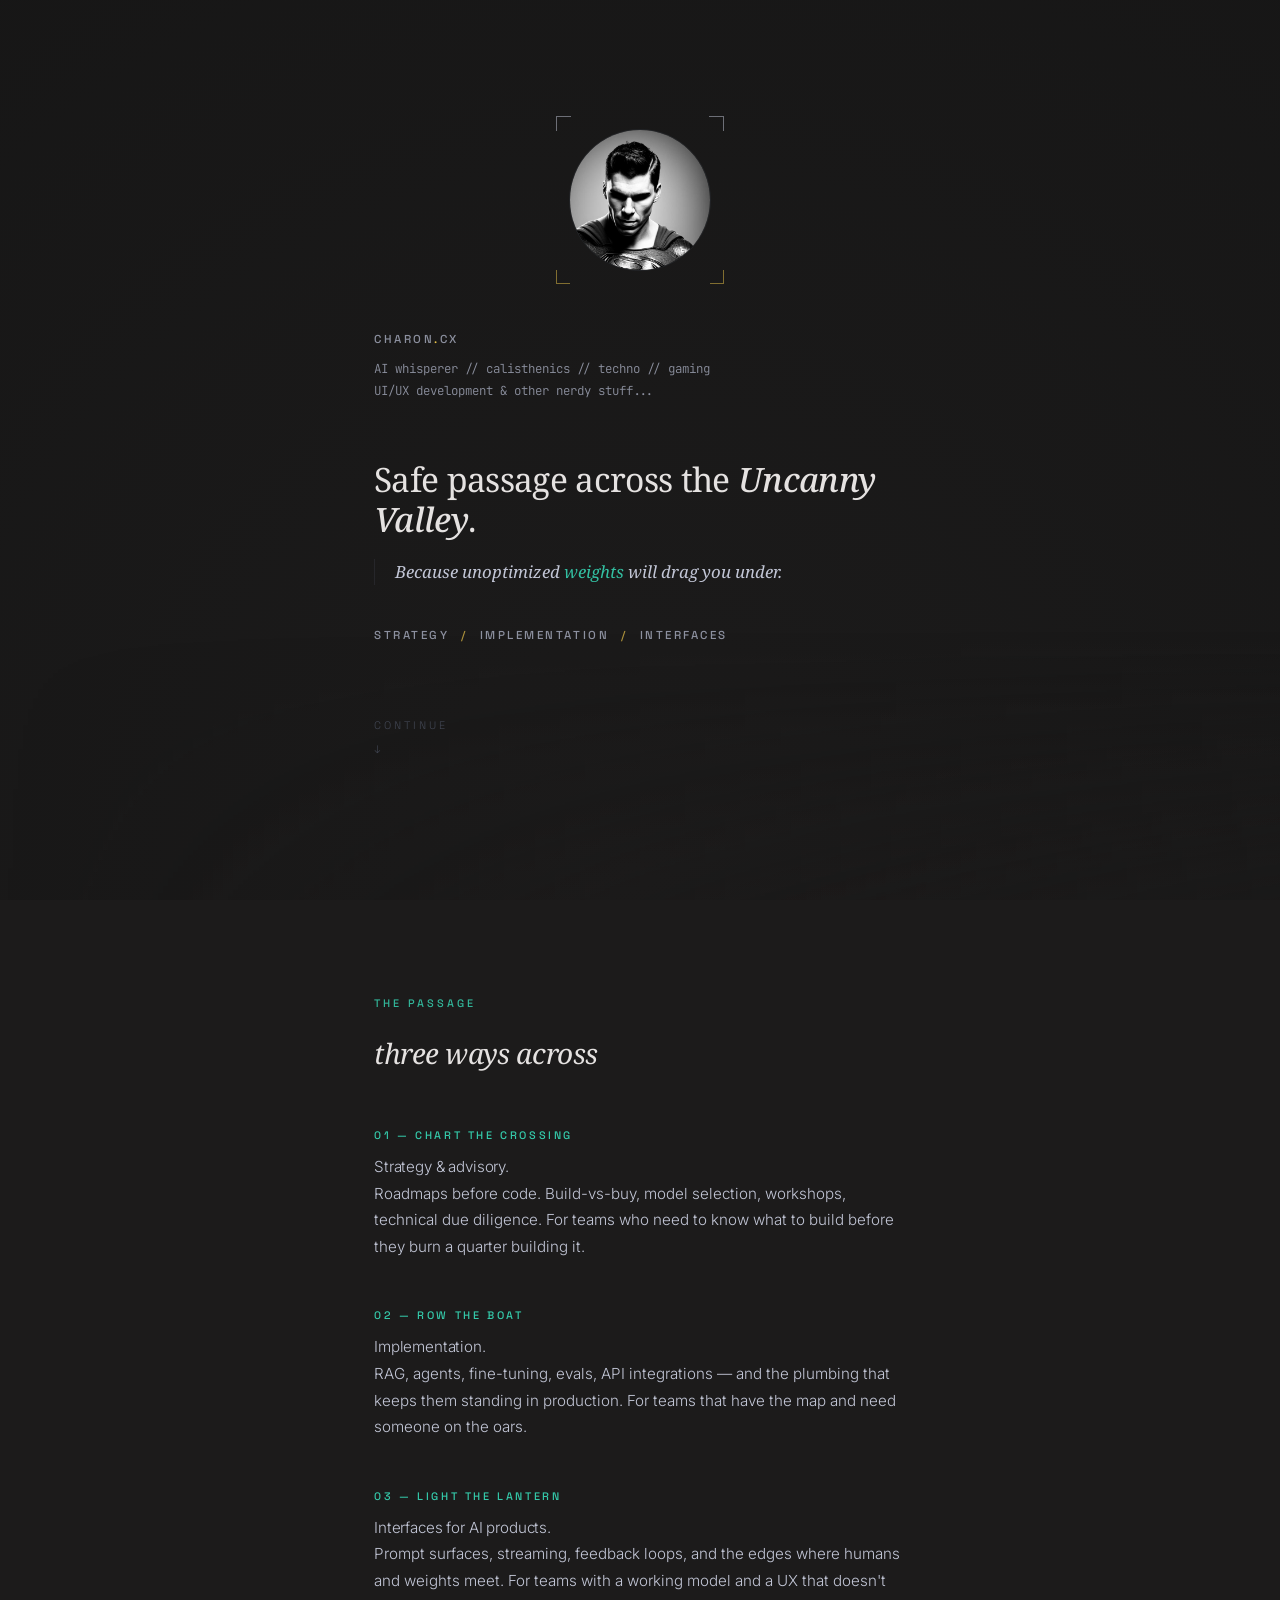
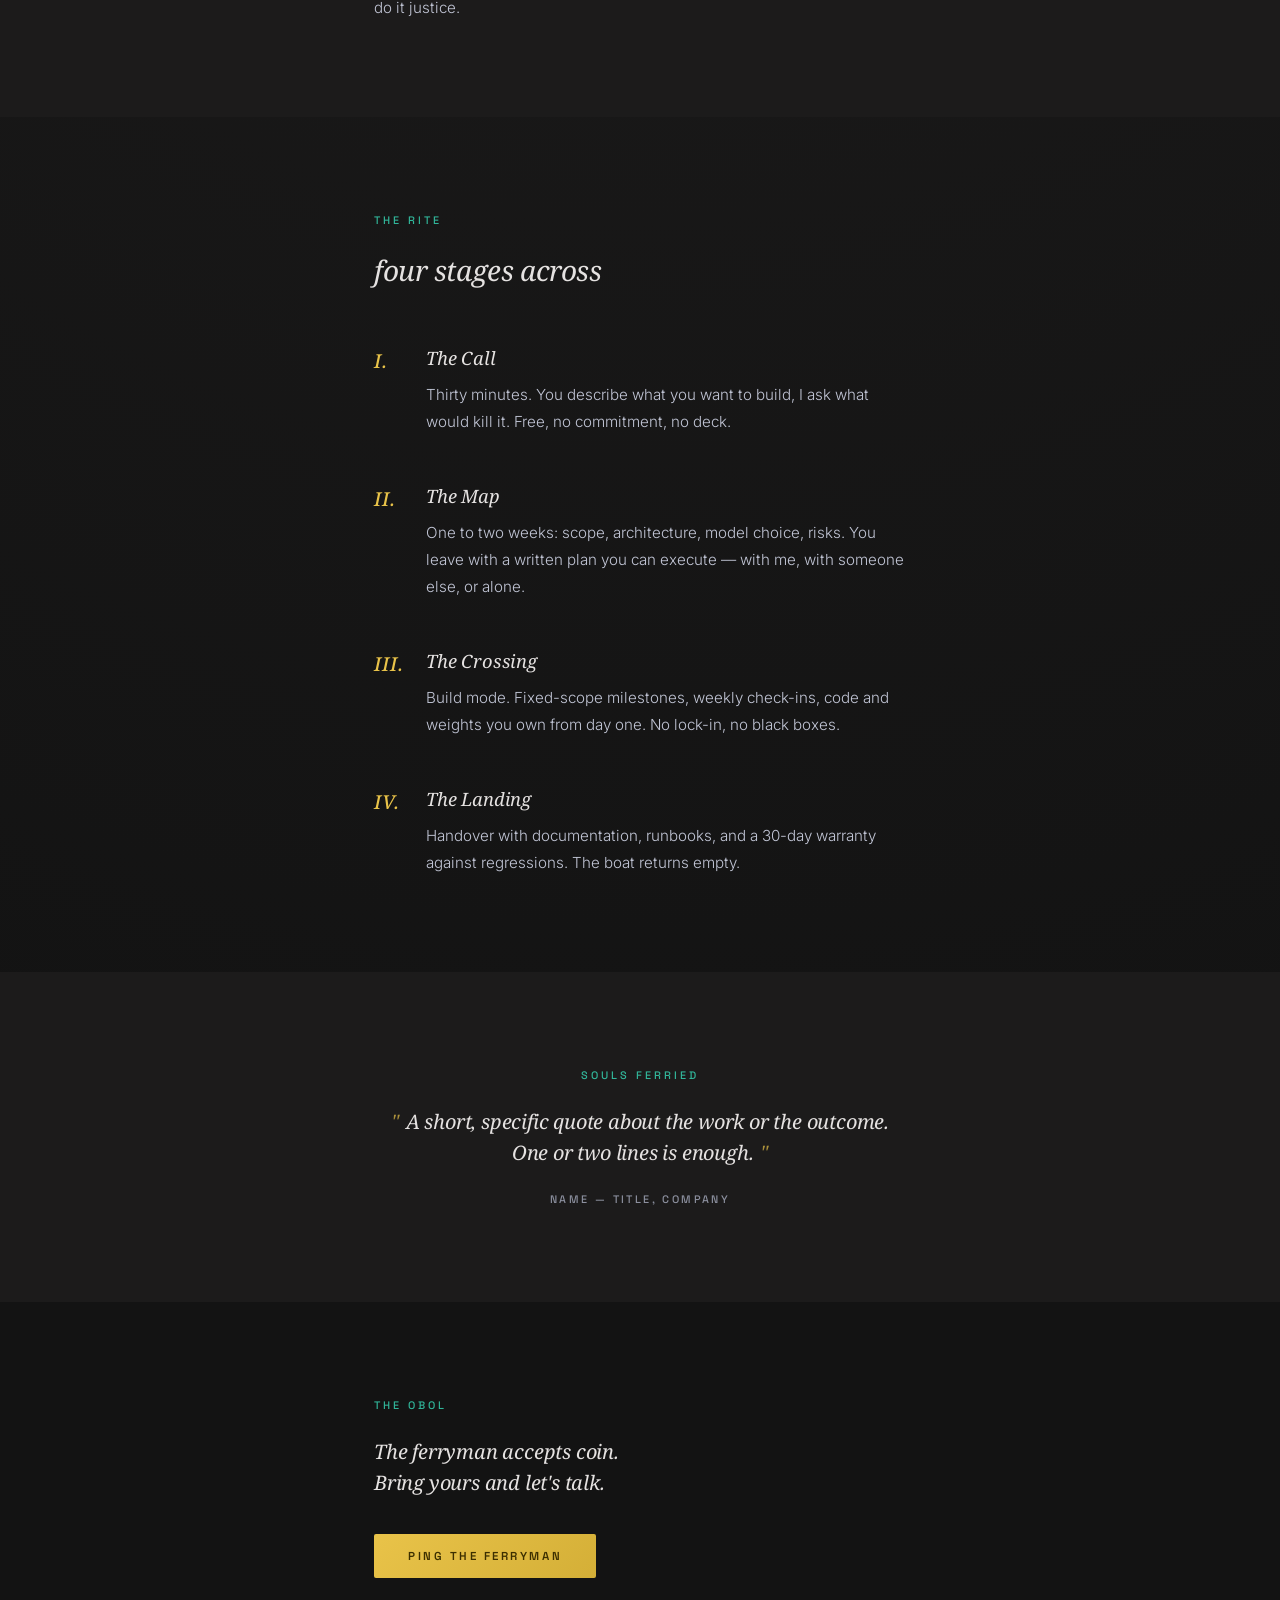
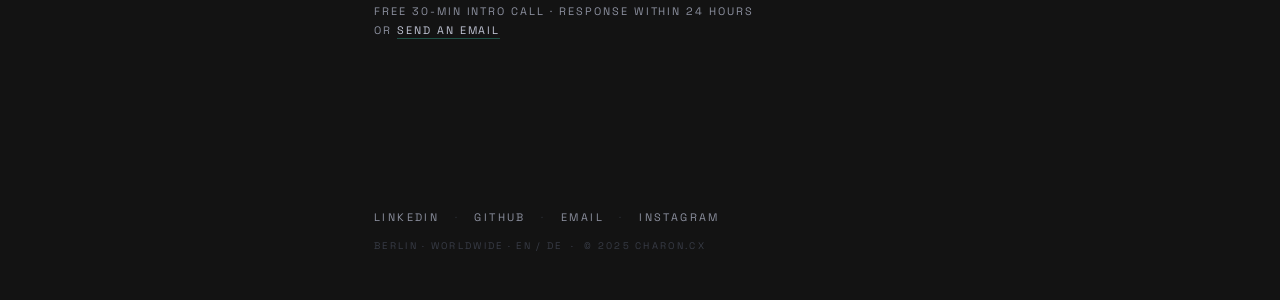
==== commit a7e3df9b: "v4: apply Mythic Algorithm design system Palette: shift from #050505 base to #131313 'river-water' t" ====
--- a/index.html
+++ b/index.html
@@ -20,7 +20,7 @@
 
     <link rel="preconnect" href="https://fonts.googleapis.com">
     <link rel="preconnect" href="https://fonts.gstatic.com" crossorigin>
-    <link href="https://fonts.googleapis.com/css2?family=Inter:wght@200;300;400&family=JetBrains+Mono:wght@400;500&family=Noto+Serif:ital,wght@0,400;0,500;1,400&display=swap" rel="stylesheet">
+    <link href="https://fonts.googleapis.com/css2?family=Inter:wght@300;400;500&family=Noto+Serif:ital,wght@0,400;0,500;1,400;1,500&family=Space+Grotesk:wght@400;500;600&family=JetBrains+Mono:wght@400;500&display=swap" rel="stylesheet">
 
     <script type="application/ld+json">
     {
@@ -44,33 +44,57 @@
     </script>
 
     <style>
+        /* --- Design tokens: "The Mythic Algorithm" --- */
         :root {
-            --bg-color: #050505;
-            --text-color: #e5e5e5;
-            --accent-color: #3b82f6;
-            --gold-color: #d4af37;
-            --gold-bright: #e9c349;
-            --code-color: #64ffda;
-            --dim-color: #888;
-            --deep-dim: #555;
+            --bg: #131313;
+            --surface-low: #1c1b1b;
+            --surface: #201f1f;
+            --surface-high: #2a2a2a;
+            --surface-highest: #353534;
+            --surface-variant: #353534;
+            --outline-variant: #424754;
+
+            --primary: #adc6ff;
+            --primary-container: #4d8eff;
+            --secondary: #e9c349;
+            --secondary-dim: #d4af37;
+            --on-secondary: #3c2f00;
+            --tertiary: #38debb;
+            --tertiary-dim: #2ab898;
+
+            --on-surface: #e5e2e1;
+            --on-surface-variant: #c2c6d6;
+            --dim: #8c909f;
+            --deep-dim: #424754;
+
             --column: 580px;
+
+            --font-display: 'Noto Serif', Georgia, serif;
+            --font-body: 'Inter', -apple-system, sans-serif;
+            --font-label: 'Space Grotesk', 'Inter', sans-serif;
+            --font-mono: 'JetBrains Mono', monospace;
         }
 
         * { box-sizing: border-box; }
 
         body {
-            background-color: var(--bg-color);
-            background-image: radial-gradient(circle at 50% 30%, #111 0%, #050505 70%);
-            color: var(--text-color);
-            font-family: 'Inter', -apple-system, sans-serif;
+            background-color: var(--bg);
+            background-image: radial-gradient(circle at 50% 25%, #1c1b1b 0%, #131313 70%);
+            color: var(--on-surface-variant);
+            font-family: var(--font-body);
+            font-weight: 300;
             margin: 0;
             padding: 0;
-            text-align: center;
             -webkit-font-smoothing: antialiased;
             position: relative;
         }
 
-        /* --- Fog (fixed so it persists across scroll) --- */
+        ::selection {
+            background: var(--secondary);
+            color: var(--on-secondary);
+        }
+
+        /* --- Fog (River Styx) --- */
         .fog-container {
             position: fixed;
             bottom: 0;
@@ -88,8 +112,8 @@
             left: 0;
             width: 200%;
             height: 100%;
-            background: linear-gradient(to top, rgba(20,20,20,0.8) 0%, transparent 100%);
-            opacity: 0.5;
+            background: linear-gradient(to top, rgba(28,27,27,0.85) 0%, transparent 100%);
+            opacity: 0.55;
             animation: drift 20s linear infinite;
             mask-image: linear-gradient(to right, transparent, black 50%, transparent);
         }
@@ -106,7 +130,7 @@
             100% { transform: translateX(-50%); }
         }
 
-        /* --- Single column: everything flows at the same width --- */
+        /* --- Column --- */
         .column {
             max-width: var(--column);
             margin: 0 auto;
@@ -115,12 +139,12 @@
             z-index: 10;
         }
 
-        /* --- HUD Profile with corner-bracket frame --- */
+        /* --- Profile frame (ghost brackets, no opaque borders) --- */
         .profile-frame {
             position: relative;
             width: 168px;
             height: 168px;
-            margin: 0 auto 2.75rem auto;
+            margin: 0 auto 3rem auto;
         }
 
         .profile-frame::before,
@@ -131,9 +155,9 @@
             position: absolute;
             width: 14px;
             height: 14px;
-            border-color: var(--gold-color);
-            opacity: 0.6;
-            transition: opacity 0.3s ease, border-color 0.3s ease;
+            border-color: var(--secondary);
+            opacity: 0.5;
+            transition: opacity 0.4s ease;
         }
 
         .profile-frame::before {
@@ -150,22 +174,21 @@
 
         .profile-frame .bracket-bl {
             bottom: 0; left: 0;
-            border-bottom: 1px solid var(--gold-color);
-            border-left: 1px solid var(--gold-color);
+            border-bottom: 1px solid var(--secondary);
+            border-left: 1px solid var(--secondary);
         }
 
         .profile-frame .bracket-br {
             bottom: 0; right: 0;
-            border-bottom: 1px solid var(--gold-color);
-            border-right: 1px solid var(--gold-color);
+            border-bottom: 1px solid var(--secondary);
+            border-right: 1px solid var(--secondary);
         }
 
         .profile-frame:hover::before,
         .profile-frame:hover::after,
         .profile-frame:hover .bracket-bl,
         .profile-frame:hover .bracket-br {
-            opacity: 1;
-            border-color: var(--gold-bright);
+            opacity: 0.9;
         }
 
         .profile-container {
@@ -177,9 +200,9 @@
             height: 140px;
             border-radius: 50%;
             overflow: hidden;
-            border: 1px solid #222;
-            transition: border-color 0.3s ease;
+            outline: 1px solid rgba(66, 71, 84, 0.25); /* ghost border */
             background: #000;
+            transition: outline-color 0.3s ease;
         }
 
         .profile-pic {
@@ -193,29 +216,28 @@
 
         .hud-overlay {
             position: absolute;
-            top: 0; left: 0; width: 100%; height: 100%;
-            background: rgba(0, 0, 0, 0.8);
+            inset: 0;
+            background: rgba(19, 19, 19, 0.85);
             display: flex;
-            flex-direction: column;
+            align-items: center;
             justify-content: center;
-            align-items: center;
             opacity: 0;
             transition: opacity 0.3s ease;
-            backdrop-filter: blur(2px);
+            backdrop-filter: blur(6px);
         }
 
         .hud-text {
-            font-family: 'JetBrains Mono', monospace;
+            font-family: var(--font-mono);
             font-size: 0.65rem;
-            color: var(--code-color);
+            color: var(--tertiary);
             text-align: left;
             line-height: 1.8;
-            letter-spacing: -0.5px;
+            letter-spacing: -0.3px;
         }
 
         .profile-container:hover {
-            border-color: var(--code-color);
-            box-shadow: 0 0 25px rgba(100, 255, 218, 0.1);
+            outline-color: rgba(56, 222, 187, 0.35);
+            box-shadow: 0 0 30px rgba(56, 222, 187, 0.08);
         }
 
         .profile-container:hover .profile-pic {
@@ -226,84 +248,103 @@
         .profile-container:hover .hud-overlay { opacity: 1; }
 
         /* --- Typography --- */
-        h1 {
-            font-family: 'Noto Serif', Georgia, serif;
-            font-weight: 400;
-            letter-spacing: 0.04em;
-            text-transform: lowercase;
-            margin: 0 0 2rem 0;
-            font-size: 2.4rem;
-            color: #fff;
-            opacity: 0.9;
-        }
+        .wordmark {
+            font-family: var(--font-label);
+            font-weight: 500;
+            font-size: 0.72rem;
+            letter-spacing: 0.22em;
+            text-transform: uppercase;
+            color: var(--dim);
+            margin: 0 0 0.75rem 0;
+        }
+
+        .wordmark .dot { color: var(--secondary); }
 
         .tagline {
-            font-family: 'JetBrains Mono', monospace;
-            font-size: 0.8rem;
-            color: var(--dim-color);
+            font-family: var(--font-mono);
+            font-size: 0.78rem;
+            color: var(--dim);
             margin: 0 0 3.5rem 0;
             line-height: 1.8;
         }
 
+        /* --- The hook: editorial display statement --- */
         .hook {
-            font-size: 1.1rem;
+            margin: 0 0 2.5rem 0;
+            text-align: left;
+        }
+
+        .hook-display {
+            font-family: var(--font-display);
+            font-weight: 400;
+            font-size: 2.1rem;
+            line-height: 1.2;
+            letter-spacing: -0.02em;
+            color: var(--on-surface);
             margin: 0 0 1.25rem 0;
-            font-weight: 300;
-            color: #ccc;
+        }
+
+        .hook-display em {
+            font-style: italic;
+            font-weight: 500;
+            color: var(--on-surface);
         }
 
         .hook-sub {
+            font-family: var(--font-display);
+            font-style: italic;
+            font-weight: 400;
+            font-size: 1.05rem;
+            line-height: 1.55;
+            color: var(--on-surface-variant);
+            margin: 0;
+            padding-left: 1.25rem;
+            border-left: 1px solid rgba(66, 71, 84, 0.3); /* ghost marker */
+        }
+
+        .hook-sub em {
+            font-style: italic;
+            color: var(--tertiary);
+            opacity: 0.85;
+        }
+
+        .value-prop {
+            font-family: var(--font-label);
+            font-weight: 500;
+            font-size: 0.72rem;
+            color: var(--dim);
+            margin: 0 0 0 0;
+            line-height: 1.8;
+            letter-spacing: 0.22em;
+            text-transform: uppercase;
+            text-align: left;
+        }
+
+        .value-prop .pipe {
+            color: var(--secondary);
+            opacity: 0.7;
+            margin: 0 0.4rem;
+        }
+
+        /* --- Scroll hint --- */
+        .scroll-hint {
+            font-family: var(--font-label);
+            font-size: 0.68rem;
             color: var(--deep-dim);
-            font-size: 0.88rem;
-            display: block;
-            margin-top: 8px;
-            font-weight: 300;
-        }
-
-        .value-prop {
-            font-family: 'JetBrains Mono', monospace;
-            font-size: 0.85rem;
-            color: var(--dim-color);
-            margin: 2rem 0 0 0;
-            line-height: 1.7;
-            letter-spacing: 0.3px;
-        }
-
-        .smart-weight {
-            display: inline-block;
-            position: relative;
-            cursor: help;
-            color: var(--text-color);
-            transition: all 0.3s ease;
-            border-bottom: 1px solid var(--accent-color);
-        }
-
-        .smart-weight:hover {
-            color: #fff;
-            letter-spacing: 2px;
-            border-bottom: 1px solid #fff;
-        }
-
-        /* --- Scroll hint (replaces the hero button) --- */
-        .scroll-hint {
-            font-family: 'JetBrains Mono', monospace;
-            font-size: 0.7rem;
-            color: var(--deep-dim);
-            letter-spacing: 2px;
+            letter-spacing: 0.28em;
+            text-transform: uppercase;
             text-decoration: none;
             display: inline-block;
             margin-top: 4rem;
-            padding: 0.5rem 1rem;
-            transition: color 0.3s ease, transform 0.3s ease;
-        }
-
-        .scroll-hint:hover {
-            color: var(--code-color);
-        }
+            padding: 0.5rem 0;
+            transition: color 0.3s ease;
+        }
+
+        .scroll-hint:hover { color: var(--tertiary); }
 
         .scroll-hint .chevron {
             display: block;
-            margin-top: 6px;
+            margin-top: 10px;
             animation: bob 2.4s ease-in-out infinite;
         }
 
@@ -312,27 +353,26 @@
             50% { transform: translateY(4px); }
         }
 
-        /* --- Section marker: mono prompt-style label --- */
+        /* --- Section marker (Space Grotesk label) --- */
         .marker {
-            font-family: 'JetBrains Mono', monospace;
-            font-size: 0.7rem;
-            color: var(--code-color);
-            letter-spacing: 2px;
-            text-transform: lowercase;
-            margin: 0 0 2rem 0;
-            opacity: 0.75;
+            font-family: var(--font-label);
+            font-weight: 500;
+            font-size: 0.68rem;
+            color: var(--tertiary);
+            letter-spacing: 0.28em;
+            text-transform: uppercase;
+            margin: 0 0 1.5rem 0;
+            opacity: 0.8;
         }
 
         .section-title {
-            font-family: 'Noto Serif', Georgia, serif;
+            font-family: var(--font-display);
             font-weight: 400;
             font-style: italic;
-            font-size: 1.5rem;
-            color: #fff;
-            letter-spacing: 0.01em;
-            text-transform: lowercase;
+            font-size: 1.75rem;
+            color: var(--on-surface);
+            letter-spacing: -0.015em;
             margin: 0 0 3.5rem 0;
-            opacity: 0.9;
         }
 
         /* --- Sections --- */
@@ -340,45 +380,56 @@
             min-height: 100vh;
             display: flex;
             align-items: center;
-            justify-content: center;
             padding: 40px 0 60px;
+        }
+
+        .hero .column {
+            text-align: left;
         }
 
         section.beat {
             padding: 6rem 0;
         }
 
+        /* Tonal sectioning — no borders, background shift only */
+        section.beat.shifted {
+            background: var(--surface-low);
+        }
+
         /* --- Services as prose beats --- */
         .service {
-            margin: 0 0 3.5rem 0;
+            margin: 0 0 3rem 0;
             text-align: left;
         }
 
         .service:last-child { margin-bottom: 0; }
 
         .service-index {
-            font-family: 'JetBrains Mono', monospace;
-            font-size: 0.75rem;
-            color: var(--code-color);
-            letter-spacing: 1.5px;
+            font-family: var(--font-label);
+            font-weight: 500;
+            font-size: 0.68rem;
+            color: var(--tertiary);
+            letter-spacing: 0.24em;
+            text-transform: uppercase;
             margin: 0 0 0.75rem 0;
             display: block;
+            opacity: 0.9;
         }
 
         .service-name {
-            font-family: 'Inter', sans-serif;
-            font-weight: 300;
-            font-size: 1.1rem;
-            color: #fff;
-            margin: 0 0 1rem 0;
-            letter-spacing: 0.02em;
+            font-family: var(--font-display);
+            font-weight: 500;
+            font-size: 1.15rem;
+            color: var(--on-surface);
+            margin: 0 0 0.75rem 0;
+            letter-spacing: -0.01em;
         }
 
         .service p {
-            font-family: 'Inter', sans-serif;
+            font-family: var(--font-body);
             font-weight: 300;
             font-size: 0.95rem;
-            color: #bbb;
+            color: var(--on-surface-variant);
             line-height: 1.75;
             margin: 0;
         }
@@ -397,144 +448,156 @@
             position: absolute;
             top: 0.1rem;
             left: 0;
-            font-family: 'Noto Serif', Georgia, serif;
+            font-family: var(--font-display);
+            font-style: italic;
+            font-weight: 500;
+            font-size: 1.2rem;
+            color: var(--secondary);
+            letter-spacing: 0.05em;
+        }
+
+        .stage h3 {
+            font-family: var(--font-display);
+            font-weight: 400;
             font-style: italic;
             font-size: 1.15rem;
-            color: var(--gold-color);
-            letter-spacing: 0.05em;
-        }
-
-        .stage h3 {
-            font-family: 'Noto Serif', Georgia, serif;
-            font-weight: 400;
-            font-style: italic;
-            font-size: 1.1rem;
-            color: #fff;
+            color: var(--on-surface);
             margin: 0 0 0.75rem 0;
+            letter-spacing: -0.01em;
         }
 
         .stage p {
-            font-family: 'Inter', sans-serif;
+            font-family: var(--font-body);
             font-weight: 300;
             font-size: 0.95rem;
-            color: #bbb;
+            color: var(--on-surface-variant);
             line-height: 1.75;
             margin: 0;
         }
 
-        /* --- Proof: one pull-quote --- */
-        .rule {
-            width: 40px;
-            height: 1px;
-            background: #2a2a2a;
-            margin: 0 auto 3rem;
-            border: 0;
-        }
-
-        .rule.after { margin: 3rem auto 0; }
-
+        /* --- Proof: single pull-quote, no rules --- */
         .pull-quote {
-            font-family: 'JetBrains Mono', monospace;
-            font-size: 1rem;
-            color: #d0d0d0;
-            line-height: 1.7;
+            font-family: var(--font-display);
+            font-style: italic;
             font-weight: 400;
+            font-size: 1.25rem;
+            color: var(--on-surface);
+            line-height: 1.55;
             margin: 0 auto 1.5rem;
-            max-width: 480px;
-        }
-
-        .pull-quote::before { content: '"'; color: var(--code-color); margin-right: 2px; }
-        .pull-quote::after { content: '"'; color: var(--code-color); margin-left: 2px; }
+            max-width: 520px;
+            letter-spacing: -0.01em;
+        }
+
+        .pull-quote::before { content: '"'; color: var(--secondary); margin-right: 2px; opacity: 0.7; }
+        .pull-quote::after { content: '"'; color: var(--secondary); margin-left: 2px; opacity: 0.7; }
 
         .attribution {
-            font-family: 'JetBrains Mono', monospace;
-            font-size: 0.7rem;
-            color: var(--dim-color);
-            letter-spacing: 0.5px;
+            font-family: var(--font-label);
+            font-weight: 500;
+            font-size: 0.68rem;
+            color: var(--dim);
+            letter-spacing: 0.22em;
+            text-transform: uppercase;
             margin: 0;
         }
 
-        /* --- CTA: dissolves back into the column --- */
+        .souls-wrap { text-align: center; }
+
+        /* --- CTA --- */
         .cta-line {
-            font-family: 'Inter', sans-serif;
-            font-weight: 300;
-            font-size: 1.05rem;
-            color: #ccc;
+            font-family: var(--font-display);
+            font-style: italic;
+            font-weight: 400;
+            font-size: 1.25rem;
+            color: var(--on-surface);
             margin: 0 0 2.25rem 0;
-            line-height: 1.7;
+            line-height: 1.55;
+            letter-spacing: -0.01em;
         }
 
         .contact-btn {
             text-decoration: none;
-            color: var(--bg-color);
-            background-color: var(--gold-color);
-            padding: 14px 32px;
-            border-radius: 1px;
+            color: var(--on-secondary);
+            background: linear-gradient(135deg, var(--secondary) 0%, var(--secondary-dim) 100%);
+            padding: 15px 34px;
+            border-radius: 2px;
+            font-family: var(--font-label);
             font-weight: 600;
-            font-size: 0.75rem;
-            text-transform: uppercase;
-            letter-spacing: 1.5px;
+            font-size: 0.72rem;
+            text-transform: uppercase;
+            letter-spacing: 0.22em;
             transition: all 0.4s ease;
             display: inline-block;
         }
 
         .contact-btn:hover {
-            background-color: var(--gold-bright);
-            box-shadow: 0 0 30px rgba(212, 175, 55, 0.35);
+            background: linear-gradient(135deg, #f3d156 0%, var(--secondary) 100%);
+            box-shadow: 0 8px 30px rgba(233, 195, 73, 0.25);
             transform: translateY(-2px);
         }
 
         .contact-btn:focus-visible {
-            outline: 2px solid var(--code-color);
+            outline: 2px solid var(--tertiary);
             outline-offset: 4px;
         }
 
         .cta-micro {
-            font-family: 'JetBrains Mono', monospace;
-            font-size: 0.7rem;
-            color: var(--deep-dim);
+            font-family: var(--font-label);
+            font-weight: 400;
+            font-size: 0.68rem;
+            color: var(--dim);
             margin-top: 1.5rem;
-            letter-spacing: 0.5px;
+            letter-spacing: 0.18em;
+            text-transform: uppercase;
+            line-height: 1.7;
         }
 
         .cta-secondary {
-            color: var(--dim-color);
+            color: var(--on-surface-variant);
             text-decoration: none;
-            border-bottom: 1px solid #333;
+            border-bottom: 1px solid rgba(56, 222, 187, 0.3);
             transition: color 0.3s ease, border-color 0.3s ease;
+            padding-bottom: 1px;
         }
 
         .cta-secondary:hover {
-            color: var(--code-color);
-            border-bottom-color: var(--code-color);
-        }
-
-        /* --- Footer: one quiet line --- */
+            color: var(--tertiary);
+            border-bottom-color: var(--tertiary);
+        }
+
+        /* --- Footer --- */
         .footer {
-            font-family: 'JetBrains Mono', monospace;
-            font-size: 0.7rem;
+            font-family: var(--font-label);
+            font-weight: 400;
+            font-size: 0.68rem;
             color: var(--deep-dim);
             padding: 4rem 0 3rem;
             position: relative;
             z-index: 10;
-            letter-spacing: 0.5px;
+            letter-spacing: 0.22em;
+            text-transform: uppercase;
         }
 
         .footer a {
-            color: var(--dim-color);
+            color: var(--dim);
             text-decoration: none;
             transition: color 0.3s ease;
         }
 
-        .footer a:hover { color: var(--code-color); }
-
-        .footer .separator { color: #222; margin: 0 10px; }
+        .footer a:hover { color: var(--tertiary); }
+
+        .footer .separator {
+            color: var(--deep-dim);
+            margin: 0 10px;
+            opacity: 0.5;
+        }
 
         .footer .meta {
-            color: #333;
-            font-size: 0.62rem;
+            color: var(--deep-dim);
+            font-size: 0.6rem;
             margin-top: 1rem;
-            letter-spacing: 1px;
+            letter-spacing: 0.24em;
+            opacity: 0.8;
         }
 
         /* --- Animations --- */
@@ -542,23 +605,25 @@
         .d-1 { animation-delay: 0.1s; }
         .d-2 { animation-delay: 0.2s; }
         .d-3 { animation-delay: 0.3s; }
-        .d-4 { animation-delay: 0.4s; }
-        .d-5 { animation-delay: 0.55s; }
+        .d-4 { animation-delay: 0.45s; }
+        .d-5 { animation-delay: 0.6s; }
+        .d-6 { animation-delay: 0.75s; }
 
         @keyframes fadeUp { to { opacity: 1; transform: translateY(0); } }
 
         @media (prefers-reduced-motion: reduce) {
             .fog-layer, .scroll-hint .chevron { animation: none; }
             .anim { animation: none; opacity: 1; transform: none; }
-            .contact-btn, .smart-weight, .profile-pic { transition: none; }
+            .contact-btn, .profile-pic { transition: none; }
         }
 
         @media (max-width: 600px) {
-            h1 { font-size: 1.5rem; letter-spacing: 0.15em; }
-            .hook { font-size: 1rem; }
-            .section-title { font-size: 1.2rem; }
+            .hook-display { font-size: 1.65rem; }
+            .hook-sub { font-size: 0.95rem; }
+            .section-title { font-size: 1.35rem; }
+            .pull-quote, .cta-line { font-size: 1.1rem; }
             section.beat { padding: 4.5rem 0; }
-            .service { margin-bottom: 3rem; }
+            .service { margin-bottom: 2.75rem; }
         }
     </style>
 </head>
@@ -587,52 +652,53 @@
                 </div>
             </div>
 
-            <h1 class="anim d-2">charon.cx</h1>
+            <p class="wordmark anim d-2">charon<span class="dot">.</span>cx</p>
 
             <p class="tagline anim d-3">
                 AI whisperer // calisthenics // techno // gaming<br>
                 UI/UX development &amp; other nerdy stuff...
             </p>
 
-            <p class="hook anim d-4">
-                Safe passage across the <span class="smart-weight">Uncanny Valley</span>.
-                <span class="hook-sub">
-                    (Because unoptimized <span class="smart-weight">weights</span> will drag you under.)
-                </span>
+            <div class="hook anim d-4">
+                <p class="hook-display">
+                    Safe passage across the <em>Uncanny Valley</em>.
+                </p>
+                <p class="hook-sub">
+                    Because unoptimized <em>weights</em> will drag you under.
+                </p>
+            </div>
+
+            <p class="value-prop anim d-5">
+                Strategy <span class="pipe">/</span> Implementation <span class="pipe">/</span> Interfaces
             </p>
 
-            <p class="value-prop anim d-5">
-                Freelance AI consulting — strategy, implementation,<br>
-                and interfaces that ship.
-            </p>
-
-            <a href="#passage" class="scroll-hint anim d-5" aria-label="Scroll to services">
-                continue
+            <a href="#passage" class="scroll-hint anim d-6" aria-label="Scroll to services">
+                Continue
                 <span class="chevron" aria-hidden="true">↓</span>
             </a>
         </div>
     </section>
 
     <!-- SERVICES -->
-    <section class="beat" id="passage">
+    <section class="beat shifted" id="passage">
         <div class="column">
-            <p class="marker">&gt; the passage</p>
+            <p class="marker">The Passage</p>
             <h2 class="section-title">three ways across</h2>
 
             <div class="service">
-                <span class="service-index">01 // chart the crossing</span>
+                <span class="service-index">01 — Chart the Crossing</span>
                 <p class="service-name">Strategy &amp; advisory.</p>
                 <p>Roadmaps before code. Build-vs-buy, model selection, workshops, technical due diligence. For teams who need to know what to build before they burn a quarter building it.</p>
             </div>
 
             <div class="service">
-                <span class="service-index">02 // row the boat</span>
+                <span class="service-index">02 — Row the Boat</span>
                 <p class="service-name">Implementation.</p>
                 <p>RAG, agents, fine-tuning, evals, API integrations — and the plumbing that keeps them standing in production. For teams that have the map and need someone on the oars.</p>
             </div>
 
             <div class="service">
-                <span class="service-index">03 // light the lantern</span>
+                <span class="service-index">03 — Light the Lantern</span>
                 <p class="service-name">Interfaces for AI products.</p>
                 <p>Prompt surfaces, streaming, feedback loops, and the edges where humans and weights meet. For teams with a working model and a UX that doesn't do it justice.</p>
             </div>
@@ -642,7 +708,7 @@
     <!-- THE RITE -->
     <section class="beat" id="rite">
         <div class="column">
-            <p class="marker">&gt; the rite</p>
+            <p class="marker">The Rite</p>
             <h2 class="section-title">four stages across</h2>
 
             <div class="stage">
@@ -672,26 +738,22 @@
     </section>
 
     <!-- PROOF -->
-    <section class="beat" id="souls">
-        <div class="column">
-            <p class="marker">&gt; souls ferried</p>
-
-            <hr class="rule">
+    <section class="beat shifted" id="souls">
+        <div class="column souls-wrap">
+            <p class="marker">Souls Ferried</p>
 
             <!-- TODO: Replace with a real testimonial, cleared with the client. -->
             <p class="pull-quote">
                 A short, specific quote about the work or the outcome. One or two lines is enough.
             </p>
-            <p class="attribution">— Name, Title, Company</p>
-
-            <hr class="rule after">
+            <p class="attribution">Name — Title, Company</p>
         </div>
     </section>
 
     <!-- CTA -->
     <section class="beat" id="obol">
         <div class="column">
-            <p class="marker">&gt; the obol</p>
+            <p class="marker">The Obol</p>
             <p class="cta-line">The ferryman accepts coin.<br>Bring yours and let's talk.</p>
 
             <!-- TODO: Replace href with a Cal.com or Calendly link when ready. -->
@@ -700,7 +762,7 @@
             </a>
 
             <p class="cta-micro">
-                Free 30-min intro call. Response within 24 hours.<br>
+                Free 30-min intro call · Response within 24 hours<br>
                 or <a href="mailto:frederik@charon.cx" class="cta-secondary">send an email</a>
             </p>
         </div>
@@ -718,7 +780,7 @@
             <span class="separator">·</span>
             <a href="https://www.instagram.com/insta.linkin" target="_blank" rel="noopener">Instagram</a>
             <div class="meta">
-                Berlin · worldwide · EN / DE &nbsp;&nbsp;·&nbsp;&nbsp; © 2025 Charon.cx
+                Berlin · worldwide · EN / DE &nbsp;·&nbsp; © 2025 Charon.cx
             </div>
         </div>
     </footer>
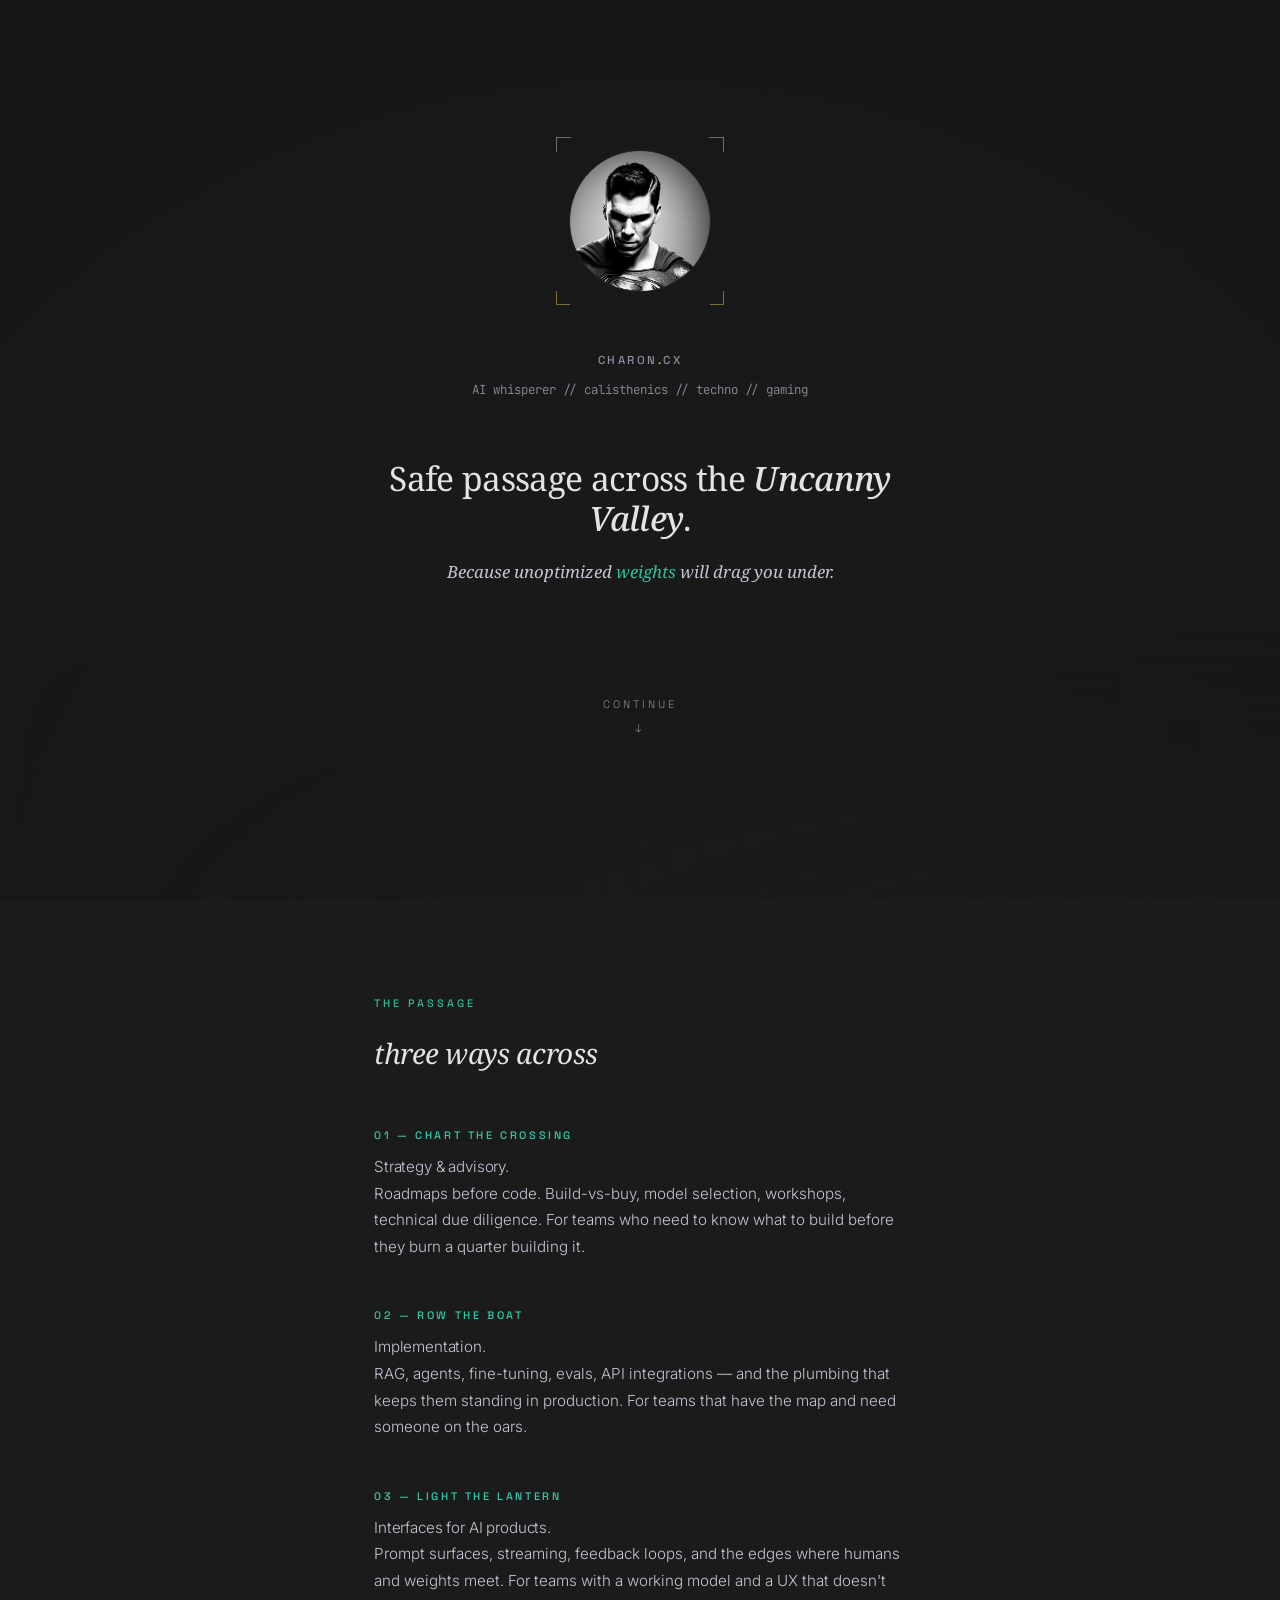
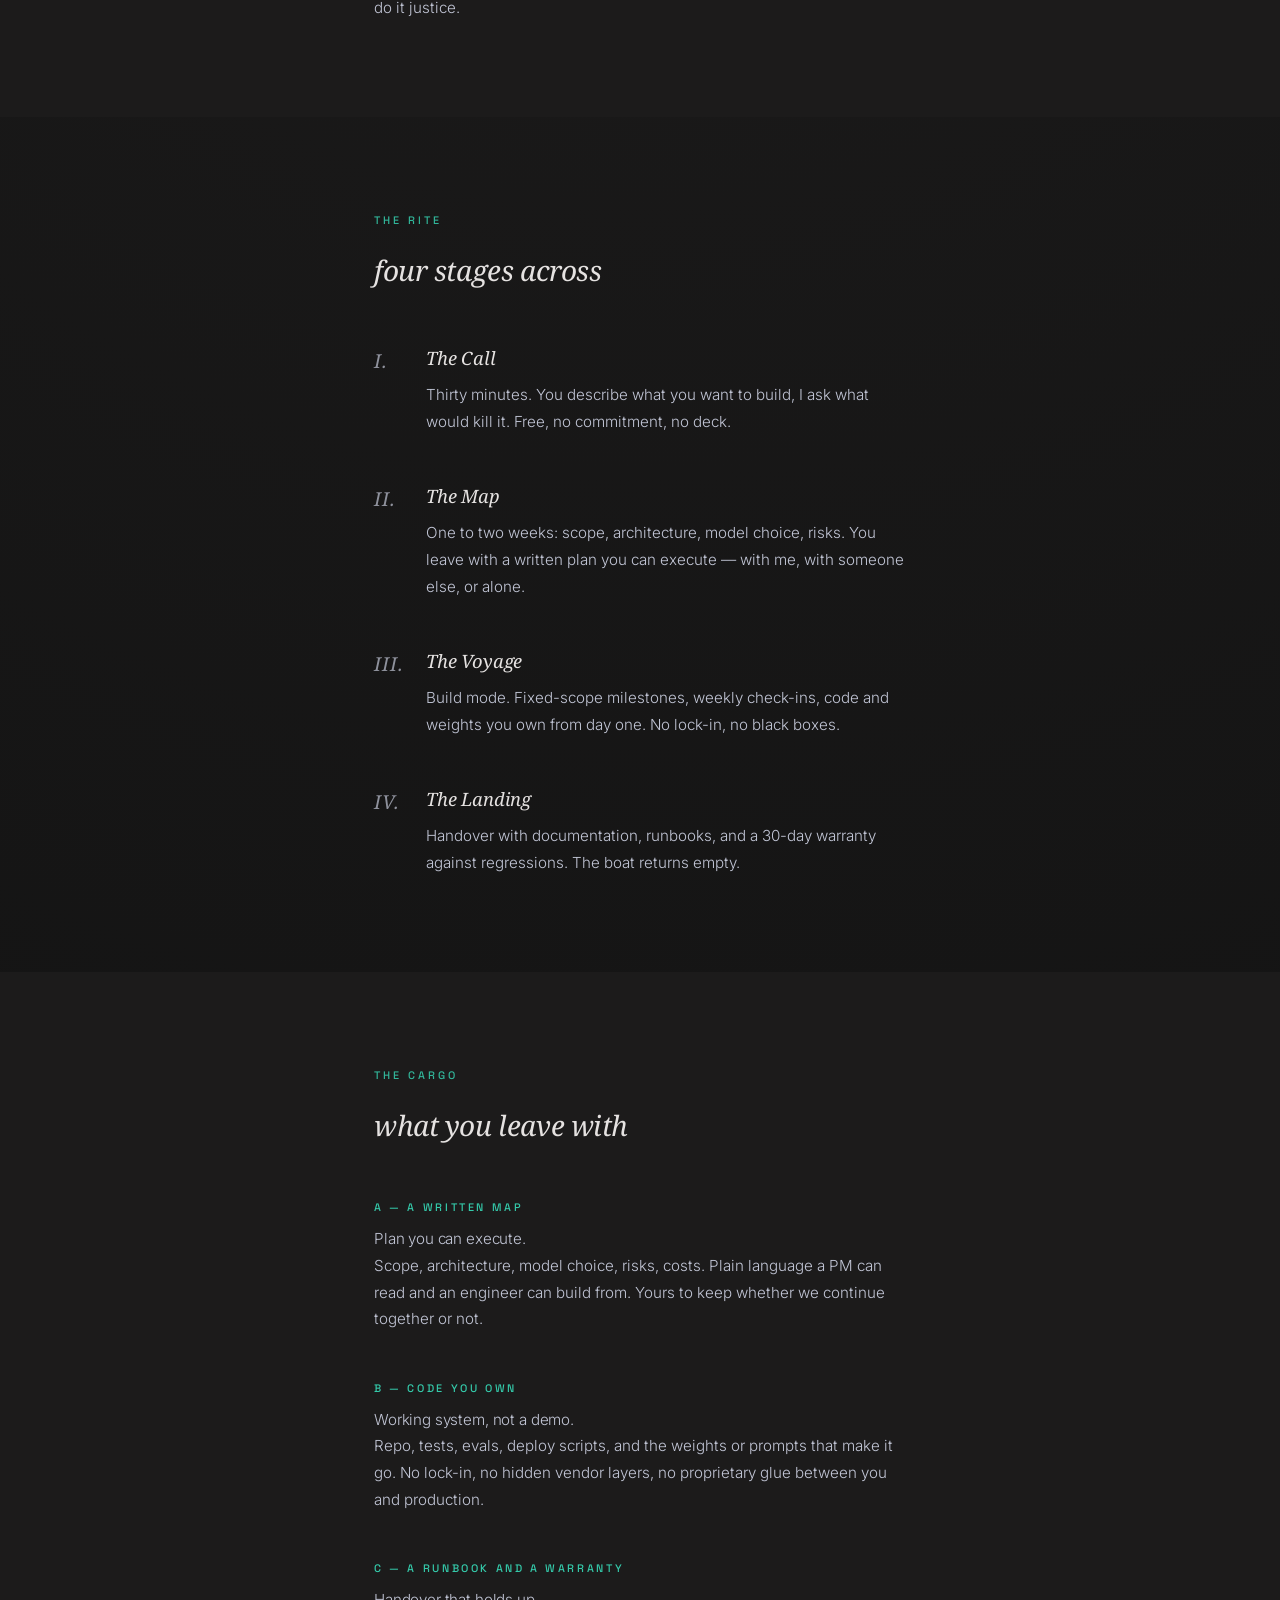
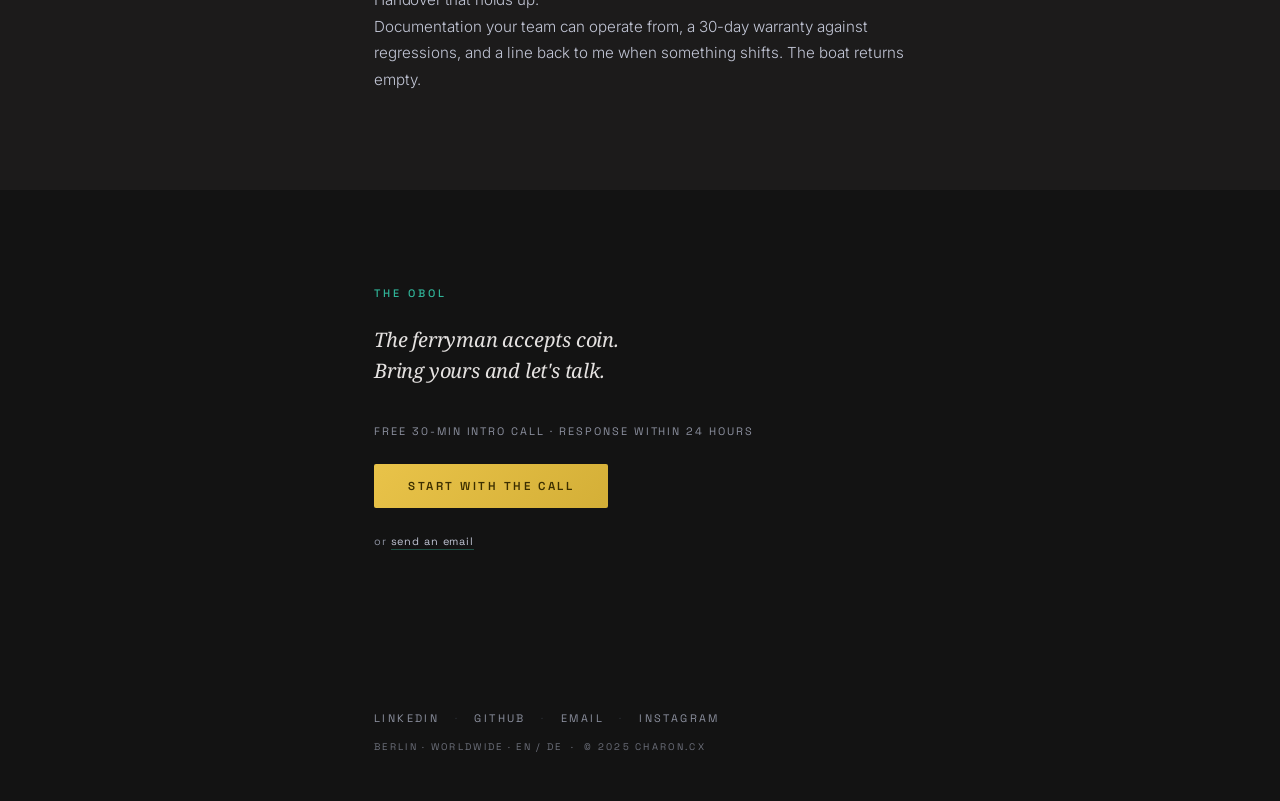
==== commit 5a8bc9a3: "v5: respond to design review — cut pill row, rename stage, ship Cargo - Cut hero value-prop pill row" ====
--- a/index.html
+++ b/index.html
@@ -271,7 +271,6 @@
         /* --- The hook: editorial display statement --- */
         .hook {
             margin: 0 0 2.5rem 0;
-            text-align: left;
         }
 
         .hook-display {
@@ -298,8 +297,6 @@
             line-height: 1.55;
             color: var(--on-surface-variant);
             margin: 0;
-            padding-left: 1.25rem;
-            border-left: 1px solid rgba(66, 71, 84, 0.3); /* ghost marker */
         }
 
         .hook-sub em {
@@ -308,29 +305,11 @@
             opacity: 0.85;
         }
 
-        .value-prop {
-            font-family: var(--font-label);
-            font-weight: 500;
-            font-size: 0.72rem;
-            color: var(--dim);
-            margin: 0 0 0 0;
-            line-height: 1.8;
-            letter-spacing: 0.22em;
-            text-transform: uppercase;
-            text-align: left;
-        }
-
-        .value-prop .pipe {
-            color: var(--secondary);
-            opacity: 0.7;
-            margin: 0 0.4rem;
-        }
-
         /* --- Scroll hint --- */
         .scroll-hint {
             font-family: var(--font-label);
             font-size: 0.68rem;
-            color: var(--deep-dim);
+            color: var(--dim);
             letter-spacing: 0.28em;
             text-transform: uppercase;
             text-decoration: none;
@@ -338,6 +317,7 @@
             margin-top: 4rem;
             padding: 0.5rem 0;
             transition: color 0.3s ease;
+            opacity: 0.75;
         }
 
         .scroll-hint:hover { color: var(--tertiary); }
@@ -384,7 +364,7 @@
         }
 
         .hero .column {
-            text-align: left;
+            text-align: center;
         }
 
         section.beat {
@@ -450,10 +430,11 @@
             left: 0;
             font-family: var(--font-display);
             font-style: italic;
-            font-weight: 500;
+            font-weight: 400;
             font-size: 1.2rem;
-            color: var(--secondary);
+            color: var(--on-surface-variant);
             letter-spacing: 0.05em;
+            opacity: 0.7;
         }
 
         .stage h3 {
@@ -474,34 +455,6 @@
             line-height: 1.75;
             margin: 0;
         }
-
-        /* --- Proof: single pull-quote, no rules --- */
-        .pull-quote {
-            font-family: var(--font-display);
-            font-style: italic;
-            font-weight: 400;
-            font-size: 1.25rem;
-            color: var(--on-surface);
-            line-height: 1.55;
-            margin: 0 auto 1.5rem;
-            max-width: 520px;
-            letter-spacing: -0.01em;
-        }
-
-        .pull-quote::before { content: '"'; color: var(--secondary); margin-right: 2px; opacity: 0.7; }
-        .pull-quote::after { content: '"'; color: var(--secondary); margin-left: 2px; opacity: 0.7; }
-
-        .attribution {
-            font-family: var(--font-label);
-            font-weight: 500;
-            font-size: 0.68rem;
-            color: var(--dim);
-            letter-spacing: 0.22em;
-            text-transform: uppercase;
-            margin: 0;
-        }
-
-        .souls-wrap { text-align: center; }
 
         /* --- CTA --- */
         .cta-line {
@@ -546,11 +499,14 @@
             font-weight: 400;
             font-size: 0.68rem;
             color: var(--dim);
-            margin-top: 1.5rem;
+            margin: 0;
             letter-spacing: 0.18em;
             text-transform: uppercase;
             line-height: 1.7;
         }
+
+        .cta-micro-above { margin: 0 0 1.5rem 0; }
+        .cta-micro-below { margin: 1.5rem 0 0 0; text-transform: none; letter-spacing: 0.08em; }
 
         .cta-secondary {
             color: var(--on-surface-variant);
@@ -570,7 +526,7 @@
             font-family: var(--font-label);
             font-weight: 400;
             font-size: 0.68rem;
-            color: var(--deep-dim);
+            color: var(--dim);
             padding: 4rem 0 3rem;
             position: relative;
             z-index: 10;
@@ -593,11 +549,11 @@
         }
 
         .footer .meta {
-            color: var(--deep-dim);
+            color: var(--dim);
             font-size: 0.6rem;
             margin-top: 1rem;
             letter-spacing: 0.24em;
-            opacity: 0.8;
+            opacity: 0.75;
         }
 
         /* --- Animations --- */
@@ -621,7 +577,7 @@
             .hook-display { font-size: 1.65rem; }
             .hook-sub { font-size: 0.95rem; }
             .section-title { font-size: 1.35rem; }
-            .pull-quote, .cta-line { font-size: 1.1rem; }
+            .cta-line { font-size: 1.1rem; }
             section.beat { padding: 4.5rem 0; }
             .service { margin-bottom: 2.75rem; }
         }
@@ -655,8 +611,7 @@
             <p class="wordmark anim d-2">charon<span class="dot">.</span>cx</p>
 
             <p class="tagline anim d-3">
-                AI whisperer // calisthenics // techno // gaming<br>
-                UI/UX development &amp; other nerdy stuff...
+                AI whisperer // calisthenics // techno // gaming
             </p>
 
             <div class="hook anim d-4">
@@ -668,11 +623,7 @@
                 </p>
             </div>
 
-            <p class="value-prop anim d-5">
-                Strategy <span class="pipe">/</span> Implementation <span class="pipe">/</span> Interfaces
-            </p>
-
-            <a href="#passage" class="scroll-hint anim d-6" aria-label="Scroll to services">
+            <a href="#passage" class="scroll-hint anim d-5" aria-label="Scroll to services">
                 Continue
                 <span class="chevron" aria-hidden="true">↓</span>
             </a>
@@ -725,7 +676,7 @@
 
             <div class="stage">
                 <span class="numeral">III.</span>
-                <h3>The Crossing</h3>
+                <h3>The Voyage</h3>
                 <p>Build mode. Fixed-scope milestones, weekly check-ins, code and weights you own from day one. No lock-in, no black boxes.</p>
             </div>
 
@@ -737,16 +688,29 @@
         </div>
     </section>
 
-    <!-- PROOF -->
-    <section class="beat shifted" id="souls">
-        <div class="column souls-wrap">
-            <p class="marker">Souls Ferried</p>
-
-            <!-- TODO: Replace with a real testimonial, cleared with the client. -->
-            <p class="pull-quote">
-                A short, specific quote about the work or the outcome. One or two lines is enough.
-            </p>
-            <p class="attribution">Name — Title, Company</p>
+    <!-- CARGO -->
+    <section class="beat shifted" id="cargo">
+        <div class="column">
+            <p class="marker">The Cargo</p>
+            <h2 class="section-title">what you leave with</h2>
+
+            <div class="service">
+                <span class="service-index">A — A written map</span>
+                <p class="service-name">Plan you can execute.</p>
+                <p>Scope, architecture, model choice, risks, costs. Plain language a PM can read and an engineer can build from. Yours to keep whether we continue together or not.</p>
+            </div>
+
+            <div class="service">
+                <span class="service-index">B — Code you own</span>
+                <p class="service-name">Working system, not a demo.</p>
+                <p>Repo, tests, evals, deploy scripts, and the weights or prompts that make it go. No lock-in, no hidden vendor layers, no proprietary glue between you and production.</p>
+            </div>
+
+            <div class="service">
+                <span class="service-index">C — A runbook and a warranty</span>
+                <p class="service-name">Handover that holds up.</p>
+                <p>Documentation your team can operate from, a 30-day warranty against regressions, and a line back to me when something shifts. The boat returns empty.</p>
+            </div>
         </div>
     </section>
 
@@ -756,13 +720,16 @@
             <p class="marker">The Obol</p>
             <p class="cta-line">The ferryman accepts coin.<br>Bring yours and let's talk.</p>
 
+            <p class="cta-micro cta-micro-above">
+                Free 30-min intro call · Response within 24 hours
+            </p>
+
             <!-- TODO: Replace href with a Cal.com or Calendly link when ready. -->
             <a href="mailto:frederik@charon.cx?subject=Intro%20call" class="contact-btn">
-                Ping the Ferryman
+                Start with the Call
             </a>
 
-            <p class="cta-micro">
-                Free 30-min intro call · Response within 24 hours<br>
+            <p class="cta-micro cta-micro-below">
                 or <a href="mailto:frederik@charon.cx" class="cta-secondary">send an email</a>
             </p>
         </div>
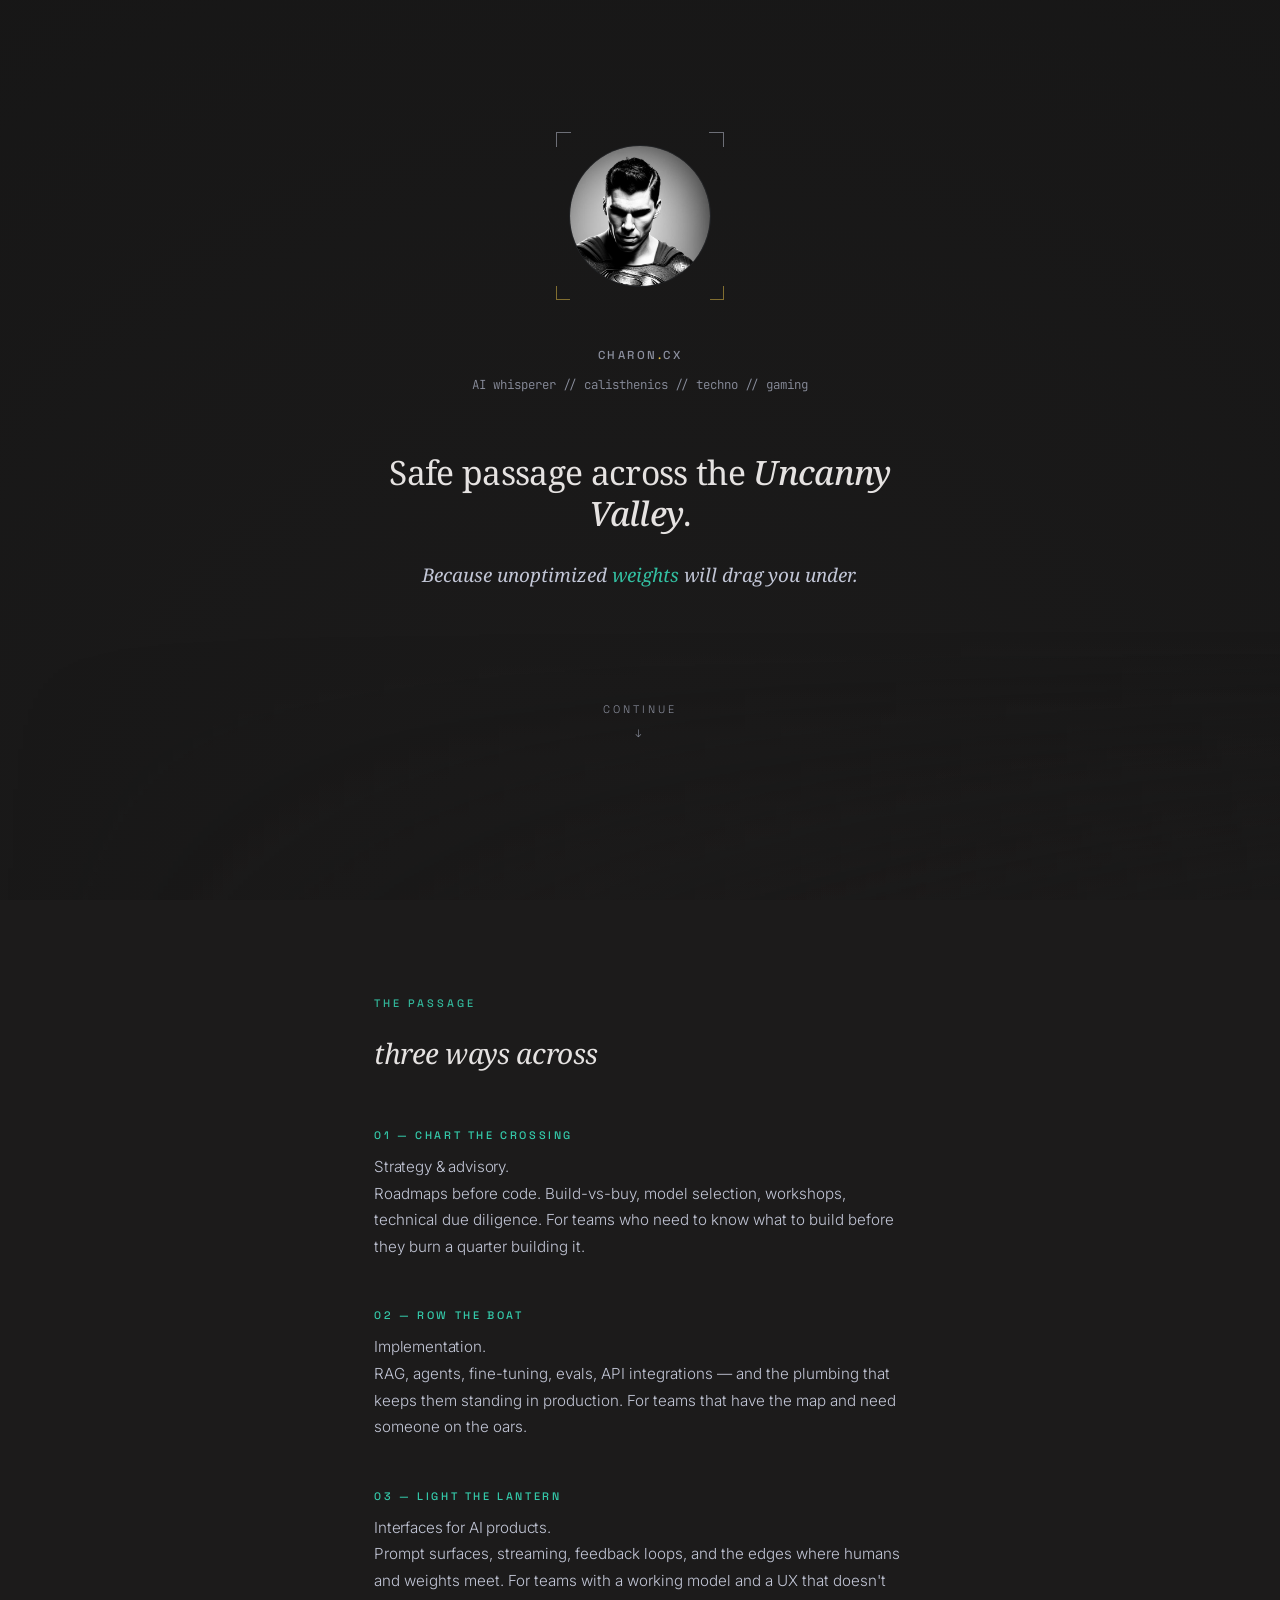
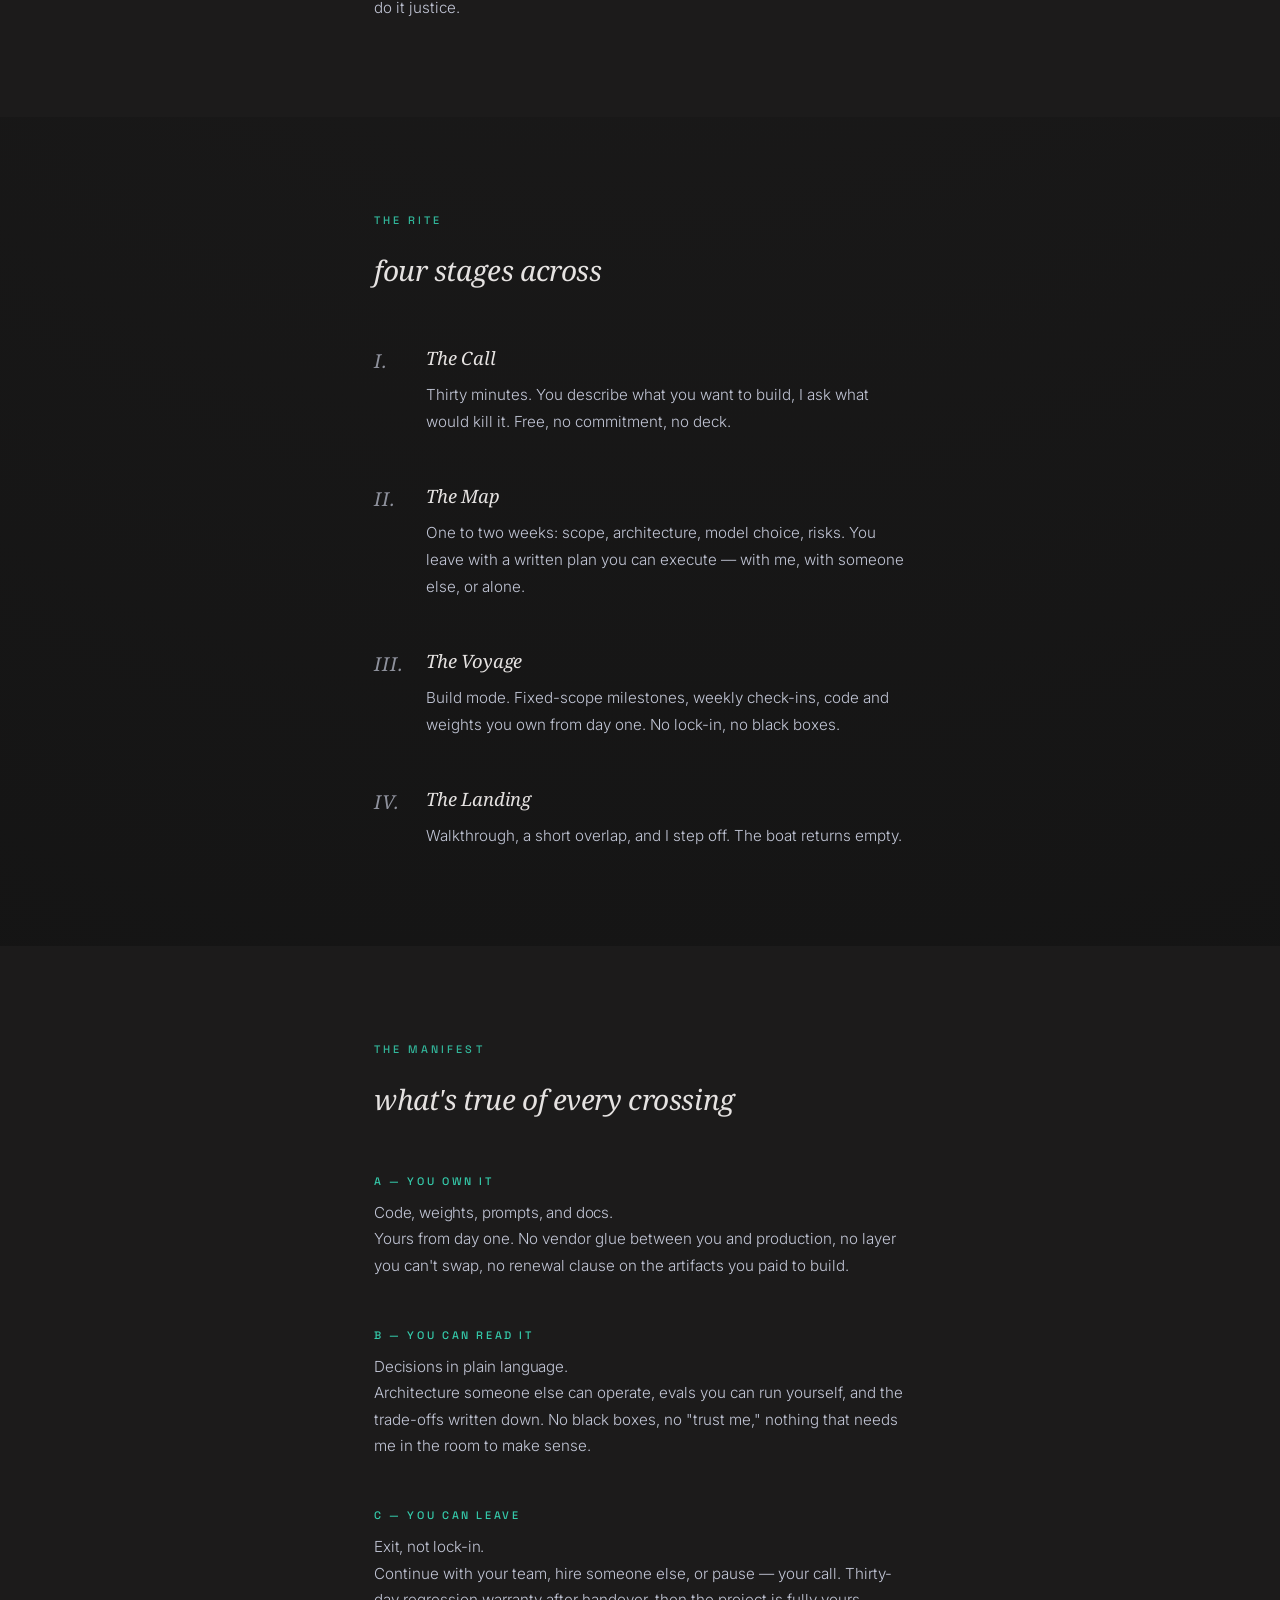
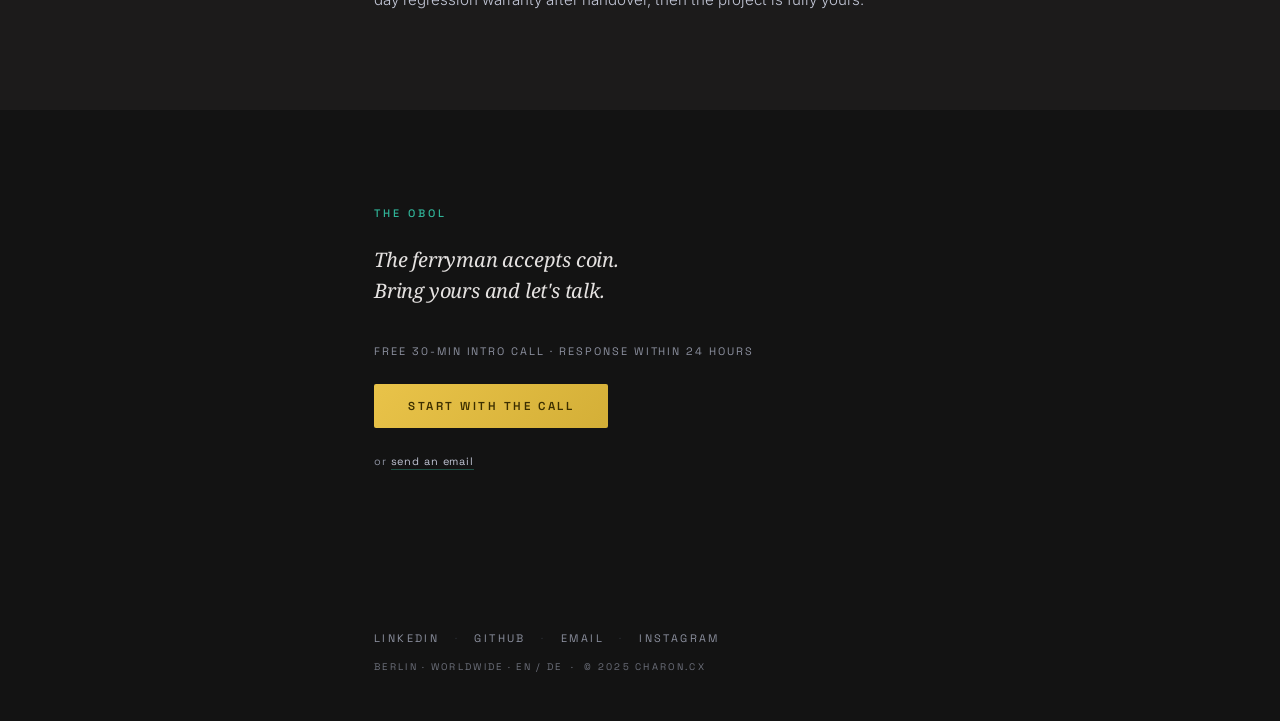
==== commit 4c1cbf30: "v6: resolve Rite/Cargo overlap; reframe as Manifest (invariants) Rite and Cargo were doing the same " ====
--- a/index.html
+++ b/index.html
@@ -280,7 +280,7 @@
             line-height: 1.2;
             letter-spacing: -0.02em;
             color: var(--on-surface);
-            margin: 0 0 1.25rem 0;
+            margin: 0 0 1.75rem 0;
         }
 
         .hook-display em {
@@ -293,7 +293,7 @@
             font-family: var(--font-display);
             font-style: italic;
             font-weight: 400;
-            font-size: 1.05rem;
+            font-size: 1.18rem;
             line-height: 1.55;
             color: var(--on-surface-variant);
             margin: 0;
@@ -575,7 +575,7 @@
 
         @media (max-width: 600px) {
             .hook-display { font-size: 1.65rem; }
-            .hook-sub { font-size: 0.95rem; }
+            .hook-sub { font-size: 1.02rem; }
             .section-title { font-size: 1.35rem; }
             .cta-line { font-size: 1.1rem; }
             section.beat { padding: 4.5rem 0; }
@@ -683,33 +683,33 @@
             <div class="stage">
                 <span class="numeral">IV.</span>
                 <h3>The Landing</h3>
-                <p>Handover with documentation, runbooks, and a 30-day warranty against regressions. The boat returns empty.</p>
+                <p>Walkthrough, a short overlap, and I step off. The boat returns empty.</p>
             </div>
         </div>
     </section>
 
-    <!-- CARGO -->
-    <section class="beat shifted" id="cargo">
+    <!-- MANIFEST -->
+    <section class="beat shifted" id="manifest">
         <div class="column">
-            <p class="marker">The Cargo</p>
-            <h2 class="section-title">what you leave with</h2>
+            <p class="marker">The Manifest</p>
+            <h2 class="section-title">what's true of every crossing</h2>
 
             <div class="service">
-                <span class="service-index">A — A written map</span>
-                <p class="service-name">Plan you can execute.</p>
-                <p>Scope, architecture, model choice, risks, costs. Plain language a PM can read and an engineer can build from. Yours to keep whether we continue together or not.</p>
+                <span class="service-index">A — You own it</span>
+                <p class="service-name">Code, weights, prompts, and docs.</p>
+                <p>Yours from day one. No vendor glue between you and production, no layer you can't swap, no renewal clause on the artifacts you paid to build.</p>
             </div>
 
             <div class="service">
-                <span class="service-index">B — Code you own</span>
-                <p class="service-name">Working system, not a demo.</p>
-                <p>Repo, tests, evals, deploy scripts, and the weights or prompts that make it go. No lock-in, no hidden vendor layers, no proprietary glue between you and production.</p>
+                <span class="service-index">B — You can read it</span>
+                <p class="service-name">Decisions in plain language.</p>
+                <p>Architecture someone else can operate, evals you can run yourself, and the trade-offs written down. No black boxes, no "trust me," nothing that needs me in the room to make sense.</p>
             </div>
 
             <div class="service">
-                <span class="service-index">C — A runbook and a warranty</span>
-                <p class="service-name">Handover that holds up.</p>
-                <p>Documentation your team can operate from, a 30-day warranty against regressions, and a line back to me when something shifts. The boat returns empty.</p>
+                <span class="service-index">C — You can leave</span>
+                <p class="service-name">Exit, not lock-in.</p>
+                <p>Continue with your team, hire someone else, or pause — your call. Thirty-day regression warranty after handover, then the project is fully yours.</p>
             </div>
         </div>
     </section>
